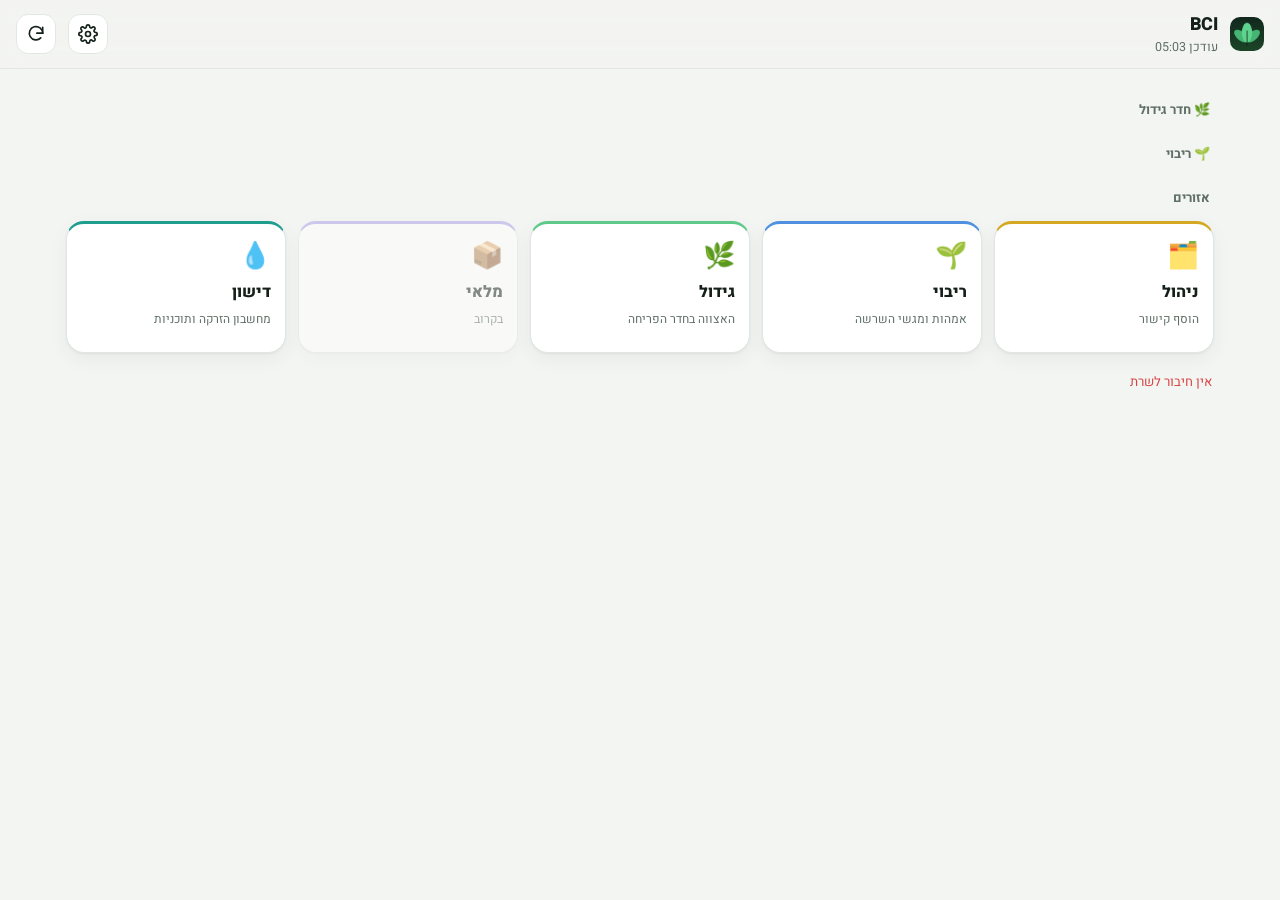
==== index.html @ b664eeeb "Update index.html" ====
<!doctype html>
<html lang="he" dir="rtl">
<head>
<meta charset="utf-8">
<meta name="viewport" content="width=device-width, initial-scale=1, viewport-fit=cover">
<meta name="theme-color" content="#0d0f12">
<title>BCI</title>
<link rel="manifest" href="manifest.webmanifest">
<link rel="icon" href="icon-192.png">
<link rel="apple-touch-icon" href="icon-192.png">
<link rel="preconnect" href="https://fonts.googleapis.com"><link rel="preconnect" href="https://fonts.gstatic.com" crossorigin>
<link href="https://fonts.googleapis.com/css2?family=Heebo:wght@400;500;600;700;800&display=swap" rel="stylesheet">
<link rel="stylesheet" href="style.css">
</head>
<body>
<header class="top">
  <img class="logo" src="icon-192.png" alt="">
  <div class="t"><h1>BCI</h1><div class="sub" id="sub">טוען…</div></div>
  <button class="icon-btn" id="settings" aria-label="קישורים"></button>
  <button class="icon-btn" id="refresh" aria-label="רענון"></button>
</header>

<main class="wrap">
  <!-- 1. what needs attention now -->
  <div class="alerts" id="alerts"></div>

  <!-- 2. live metrics -->
  <section class="grp"><h2>🌿 חדר גידול <span class="r" id="gSub"></span></h2><div class="tiles" id="gTiles"></div></section>
  <section class="grp"><h2>🌱 ריבוי <span class="r" id="pSub"></span></h2><div class="tiles" id="pTiles"></div></section>

  <!-- 3. where to go -->
  <section class="grp"><h2>אזורים</h2>
    <nav class="caro" id="caro">
      <a id="cMgmt" style="--c:#d4a820"><span class="ic">🗂️</span><b>ניהול</b><small id="cMgmtS">CannaFlow</small></a>
      <a href="prop.html" style="--c:#5090e0"><span class="ic">🌱</span><b>ריבוי</b><small id="cPropS">אמהות ומגשי השרשה</small></a>
      <a href="batch.html" style="--c:#5ec98a"><span class="ic">🌿</span><b>גידול</b><small id="cGrow">האצווה בחדר הפריחה</small></a>
      <a class="soon" style="--c:#a89be8"><span class="ic">📦</span><b>מלאי</b><small>בקרוב</small></a>
      <a href="fert.html" style="--c:#1f9e8f"><span class="ic">💧</span><b>דישון</b><small>מחשבון הזרקה ותוכניות</small></a>
    </nav>
  </section>
  <div class="msg" id="msg"></div>
</main>

<dialog id="dlg" style="border:1px solid var(--line);border-radius:18px;background:var(--card);color:var(--ink);max-width:520px;width:calc(100% - 32px)">
  <form method="dialog">
    <h3 style="margin-top:0">קישורים לאפליקציות</h3>
    <p class="muted small">הדבק את הקישורים שבהם אתה פותח את האפליקציות. הם נשמרים רק במכשיר הזה.</p>
    <style>#dlg input{width:100%;padding:10px;border-radius:10px;border:1px solid var(--line);background:var(--card2);color:var(--ink);margin-bottom:12px}</style>
    <label class="small">דף ניהול ריבוי (אדמין)<input id="uAdmin" dir="ltr"></label>
    <label class="small">אפליקציית העובד (סבב שקילה)<input id="uWorker" dir="ltr"></label>
    <label class="small">CannaFlow (ניהול)<input id="uMgmt" dir="ltr"></label>
    <div class="links"><button class="btn primary" value="save">שמור</button><button class="btn" value="cancel">ביטול</button></div>
  </form>
</dialog>

<script src="app.js"></script>
<script>
$('refresh').innerHTML = ICON.refresh; $('settings').innerHTML = ICON.gear;
const S = { grow: null, hub: null, photoAt: null };       // the last answers – the alerts are built from all of them together
const MIN = 60000, old = (t, m) => t == null || Date.now() - t > m * MIN;

function renderGrow(j) {
  S.grow = j;
  const c = j.cycle || {}, P = plantNow(j.points || [], c), d = cycleDay(c, Date.now()), a = P.airNow;
  S.P = P;
  $('gSub').textContent = (c.name || '') + (d ? (c.name ? ' · ' : '') + 'יום ' + d : '');
  const vs = a ? vpdState(a.vpd) : '', dbc = P.db >= P.lim ? 'bad' : P.db >= P.lim * .8 ? 'warn' : '';
  const eta = P.eta == null ? '—' : P.eta === 0 ? 'עכשיו' : P.eta < 48 ? hm(P.t + P.eta * 3600000) : '> יומיים';
  $('gTiles').innerHTML = [
    tile('VPD', a ? fmt(a.vpd, 2) : '—', 'kPa', a ? ago(a.t) : 'אין נתון', vs),
    tile('טמפ׳ · לחות', a ? fmt(a.temp, 1) + '°' : '—', a ? fmt(a.rh) + '%' : '', ''),
    tile('ייבוש', fmt(P.db, 1), '%', 'סף ' + P.lim + '%', dbc, '<div class="bar ' + dbc + '"><i style="width:' + Math.max(0, Math.min(100, (P.db || 0) / P.lim * 100)) + '%"></i></div>'),
    tile('השקיה הבאה', eta, '', P.w != null ? '<span class="num">' + fmt(P.w) + ' g</span>' : ''),
  ].join('');
  $('cGrow').textContent = (c.name || 'האצווה בחדר הפריחה') + (d ? ' · יום ' + d : '');
  alerts();
}
function renderProp(j) {
  S.hub = j;
  const p = j.prop || {}, cl = j.climate, r = p.round;
  const trays = (p.batches || []).reduce((s, b) => s + (b.trays || 0), 0);
  $('pSub').textContent = (p.batches || []).length + ' אצוות · ' + trays + ' מגשים';
  $('pTiles').innerHTML = [
    tile('VPD', cl ? fmt(cl.vpd, 2) : '—', 'kPa', cl ? ago(Date.parse(cl.at)) + (cl.source ? ' · ' + cl.source : '') : 'אין נתון', cl ? vpdState(cl.vpd) : ''),
    tile('טמפ׳ · לחות', cl ? fmt(cl.temp, 1) + '°' : '—', cl ? fmt(cl.rh) + '%' : '', ''),
    tile('נשקלו היום', r ? r.weighed : '—', r ? '/ ' + r.active : '', r && r.active ? (r.weighed >= r.active ? 'הסבב הושלם' : 'נשארו ' + (r.active - r.weighed)) : '', r && r.active && r.weighed >= r.active ? 'good' : ''),
    tile('צריכים השקיה', (p.water || []).length, '', 'מגשים מעל הסף', (p.water || []).length ? 'warn' : 'good'),
  ].join('');
  $('cPropS').textContent = (p.batches || []).length + ' אצוות · ' + trays + ' מגשים';
  links(); alerts();
}
async function renderPhoto(gp) {
  const all = []; Object.keys(gp.lists || {}).forEach((k) => (gp.lists[k] || []).forEach((x) => all.push(Date.parse(x.at))));
  (gp.latest || []).forEach((x) => x && x.at && all.push(Date.parse(x.at)));
  S.photoAt = all.length ? Math.max.apply(null, all) : null; S.photoKnown = true;
  alerts();
}

/* what needs attention, the most urgent first */
function alerts() {
  const A = [], P = S.P, h = S.hub;
  if (P) {
    if (P.db != null && P.db >= P.lim) A.push(['bad', '💧 חדר גידול: ייבוש ' + fmt(P.db, 1) + '% – הגיע הזמן להשקות', 'batch.html']);
    if (old(P.t, 30)) A.push(['bad', '⚖️ המשקל בחדר הגידול לא מדווח' + (P.t ? ' (' + ago(P.t) + ')' : ''), 'grow.html']);
    const a = P.airNow;
    if (!a || old(a.t, 30)) A.push(['', '🌡️ חיישן האוויר בחדר הגידול לא מדווח' + (a ? ' (' + ago(a.t) + ')' : ''), 'grow.html']);
    else if (vpdState(a.vpd) === 'bad') A.push(['', '🌡️ VPD בחדר הגידול מחוץ לטווח: ' + fmt(a.vpd, 2) + ' kPa', 'batch.html']);
  }
  if (S.photoKnown && old(S.photoAt, 120)) A.push(['', '📷 המצלמות לא מעלות תמונות' + (S.photoAt ? ' – אחרונה ' + ago(S.photoAt) : ''), 'photos.html']);
  if (h) {
    const w = (h.prop && h.prop.water || []).length, cl = h.climate;
    if (w) A.push(['', '🌱 ' + w + ' מגשים בריבוי צריכים השקיה', 'prop.html']);
    if (!cl || old(Date.parse(cl.at), 90)) A.push(['', '🌡️ אין נתוני אקלים עדכניים מהריבוי', '']);
    else if (vpdState(cl.vpd) === 'bad') A.push(['', '🌡️ VPD בריבוי מחוץ לטווח: ' + fmt(cl.vpd, 2) + ' kPa', '']);
  }
  A.sort((x, y) => (y[0] === 'bad') - (x[0] === 'bad'));
  $('alerts').innerHTML = A.length
    ? A.map((x) => '<a class="alert ' + x[0] + '"' + (x[2] ? ' href="' + esc(x[2]) + '"' : '') + '>' + esc(x[1]) + (x[2] ? '<span class="go">‹</span>' : '') + '</a>').join('')
    : '';
}

/* links kept in this phone */
function links() {
  const ua = store.get('adminUrl'), uw = store.get('workerUrl'), um = store.get('mgmtUrl');
  const set = (id, sid, url, txt) => { const el = $(id); if (url) { el.href = url; el.onclick = null; } else { el.removeAttribute('href'); el.onclick = openDlg; $(sid).textContent = 'הוסף קישור'; } };
  set('cMgmt', 'cMgmtS', um); if (um) $('cMgmtS').textContent = 'CannaFlow · משימות ותכנון';
}
function openDlg() { $('uAdmin').value = store.get('adminUrl') || ''; $('uWorker').value = store.get('workerUrl') || ''; $('uMgmt').value = store.get('mgmtUrl') || ''; $('dlg').showModal(); }
$('dlg').addEventListener('close', () => { if ($('dlg').returnValue === 'save') { store.set('adminUrl', $('uAdmin').value.trim()); store.set('workerUrl', $('uWorker').value.trim()); store.set('mgmtUrl', $('uMgmt').value.trim()); links(); alerts(); } });
$('settings').onclick = openDlg;

async function loadAll() {
  $('refresh').classList.add('spin'); $('msg').textContent = ''; $('msg').className = 'msg';
  const err = (e, had) => { $('msg').textContent = (had ? 'מוצגים הנתונים האחרונים שנשמרו · ' : '') + e.message; $('msg').className = 'msg err'; };
  await Promise.all([
    cached('grow3', 'action=grow&days=3', renderGrow, err),
    cached('hub', 'action=hub', renderProp, err),
    cached('growphotos', 'action=growphotos&days=7', renderPhoto, err),
  ]);
  $('sub').textContent = 'עודכן ' + hm(Date.now());
  $('refresh').classList.remove('spin');
}
links();
$('refresh').onclick = loadAll;
loadAll();
setInterval(() => { if (!document.hidden) loadAll(); }, 5 * 60000);
</script>
</body>
</html>
---- style.css ----
/* BCI – dashboard + grow room. Dark by default (easy on the eyes in the room), light when the phone is in light mode. */
:root {
  --bg: #0d0f12; --bg2: #11141a; --card: #141820; --card2: #1c2230; --line: #232d40;
  --ink: #e8edf5; --muted: #7a90b0; --faint: #4a5a72;
  --green: #5ec98a; --green-d: #2e8b57; --blue: #5090e0; --amber: #d4a820; --red: #e05555; --violet: #a89be8;
  --accent: #5090e0; --accent-d: #3a74c4;
  --night: rgba(120, 140, 170, .08); --grid: rgba(255, 255, 255, .06);
  --radius: 18px; --shadow: 0 1px 0 rgba(255, 255, 255, .03) inset, 0 8px 24px rgba(0, 0, 0, .25);
}
@media (prefers-color-scheme: light) {
  :root:not([data-theme="dark"]) {
    --bg: #f3f5f2; --bg2: #eaeeea; --card: #ffffff; --card2: #f6f8f6; --line: #e1e7e2;
    --ink: #142019; --muted: #5f6f66; --faint: #9aa8a0;
    --green: #1f9d57; --green-d: #157a43; --blue: #2b6fd6; --accent: #2b6fd6; --accent-d: #1f5bb8; --amber: #d98612; --red: #d64545; --violet: #7a52d1;
    --night: rgba(60, 80, 120, .07); --grid: rgba(0, 0, 0, .06);
    --shadow: 0 1px 2px rgba(0, 0, 0, .05), 0 6px 20px rgba(0, 0, 0, .05);
  }
}
* { box-sizing: border-box; -webkit-tap-highlight-color: transparent; }
html, body { margin: 0; background: var(--bg); color: var(--ink); }
body { font-family: 'Heebo', system-ui, -apple-system, 'Segoe UI', Arial, sans-serif; font-size: 15px; line-height: 1.45; min-height: 100vh; padding-bottom: env(safe-area-inset-bottom); }
a { color: inherit; text-decoration: none; }
button { font: inherit; color: inherit; cursor: pointer; border: 0; background: none; }
.num, .ltr { direction: ltr; unicode-bidi: isolate; font-variant-numeric: tabular-nums; }

/* top bar */
.top { position: sticky; top: 0; z-index: 10; display: flex; align-items: center; gap: 12px; padding: calc(12px + env(safe-area-inset-top)) 16px 12px;
  background: color-mix(in srgb, var(--bg) 82%, transparent); backdrop-filter: blur(14px); -webkit-backdrop-filter: blur(14px); border-bottom: 1px solid var(--line); }
.top .logo { width: 34px; height: 34px; border-radius: 10px; flex: none; }
.top .t { flex: 1; min-width: 0; }
.top h1 { margin: 0; font-size: 18px; font-weight: 800; letter-spacing: -.01em; white-space: nowrap; overflow: hidden; text-overflow: ellipsis; }
.top .sub { font-size: 12.5px; color: var(--muted); }
.icon-btn { width: 40px; height: 40px; border-radius: 12px; display: grid; place-items: center; background: var(--card); border: 1px solid var(--line); flex: none; }
.icon-btn svg { width: 20px; height: 20px; }
.icon-btn.spin svg { animation: spin 1s linear infinite; }
@keyframes spin { to { transform: rotate(360deg); } }

.wrap { max-width: 1180px; margin: 0 auto; padding: 16px; }
.grid { display: grid; gap: 14px; grid-template-columns: minmax(0, 1fr); }
html, body { overflow-x: hidden; }
@media (min-width: 900px) { .two { grid-template-columns: minmax(0, 1.15fr) minmax(0, 1fr); align-items: start; } }

/* cards + tiles */
.card { background: var(--card); border: 1px solid var(--line); border-radius: var(--radius); box-shadow: var(--shadow); padding: 16px; }
.card h2 { margin: 0 0 12px; font-size: 15px; font-weight: 700; color: var(--muted); display: flex; align-items: center; gap: 8px; flex-wrap: wrap; }
.card h2 .r { margin-inline-start: auto; font-weight: 500; font-size: 12.5px; }
.tiles { display: grid; grid-template-columns: repeat(auto-fill, minmax(140px, 1fr)); gap: 10px; }
.tile { background: var(--card2); border: 1px solid var(--line); border-radius: 14px; padding: 12px 13px 11px; min-height: 92px; display: flex; flex-direction: column; position: relative; overflow: hidden; }
.tile .l { font-size: 12.5px; color: var(--muted); font-weight: 600; display: flex; align-items: center; gap: 6px; }
.tile .v { font-size: 28px; font-weight: 800; letter-spacing: -.02em; line-height: 1.1; margin-top: 6px; direction: ltr; text-align: start; unicode-bidi: plaintext; }
.tile .v small { font-size: 14px; font-weight: 600; color: var(--muted); margin-inline-start: 3px; }
.tile .s { font-size: 12px; color: var(--muted); margin-top: auto; padding-top: 4px; unicode-bidi: plaintext; }
.tile.big { grid-column: span 2; }
.tile.good .v { color: var(--green); } .tile.warn .v { color: var(--amber); } .tile.bad .v { color: var(--red); }
.dot { width: 8px; height: 8px; border-radius: 50%; background: var(--faint); display: inline-block; }
.dot.good { background: var(--green); } .dot.warn { background: var(--amber); } .dot.bad { background: var(--red); }
.bar { height: 6px; border-radius: 6px; background: var(--line); overflow: hidden; margin-top: 8px; }
.bar i { display: block; height: 100%; border-radius: 6px; background: var(--green); transition: width .4s; }
.bar.warn i { background: var(--amber); } .bar.bad i { background: var(--red); }

/* photo */
.photo { position: relative; border-radius: var(--radius); overflow: hidden; background: #000; border: 1px solid var(--line); min-height: 160px; display: grid; place-items: center; }
.photo img { width: 100%; display: block; max-height: 72vh; object-fit: contain; cursor: zoom-in; }
.photo .cap { position: absolute; inset-inline: 0; bottom: 0; padding: 22px 12px 10px; background: linear-gradient(transparent, rgba(0, 0, 0, .7)); color: #fff; font-size: 13px; display: flex; gap: 8px; align-items: center; }
.photo .cap .r { margin-inline-start: auto; opacity: .8; }
.photo .empty { color: var(--muted); padding: 40px; }
.strip { display: flex; gap: 8px; overflow-x: auto; padding: 10px 0 2px; scrollbar-width: none; }
.strip::-webkit-scrollbar { display: none; }
.strip button { flex: none; width: 92px; display: flex; flex-direction: column; gap: 4px; font-size: 11.5px; color: var(--muted); }
.strip button span.ph { width: 92px; height: 70px; border-radius: 10px; background: var(--card2) center/cover no-repeat; border: 2px solid transparent; }
.strip button.on span.ph { border-color: var(--green); }

/* segmented + charts */
.seg { display: inline-flex; background: var(--card2); border: 1px solid var(--line); border-radius: 12px; padding: 3px; gap: 2px; }
.seg button { white-space: nowrap; padding: 6px 11px; border-radius: 9px; font-size: 13px; font-weight: 600; color: var(--muted); }
.seg button.on { background: var(--card); color: var(--accent); box-shadow: 0 1px 3px rgba(0, 0, 0, .2); }
.chart { position: relative; width: 100%; }
.chart svg { display: block; width: 100%; overflow: visible; }
.chart text { fill: var(--muted); font-size: 11px; font-family: inherit; }
.tip { position: absolute; top: 6px; pointer-events: none; background: var(--card); border: 1px solid var(--line); border-radius: 10px; padding: 7px 10px; font-size: 12.5px; box-shadow: var(--shadow); min-width: 140px; z-index: 2; unicode-bidi: plaintext; }
.legend { display: flex; flex-wrap: wrap; gap: 6px 14px; font-size: 12px; color: var(--muted); margin: 2px 0 8px; }
.legend i { display: inline-block; width: 14px; height: 3px; border-radius: 2px; vertical-align: middle; margin-inline-end: 5px; }
.legend i.dash { background: none !important; border-top: 2px dashed currentColor; height: 0; }

table { width: 100%; border-collapse: collapse; font-size: 13.5px; }
th, td { padding: 8px 6px; text-align: start; border-bottom: 1px solid var(--line); white-space: nowrap; }
th { font-size: 12px; color: var(--muted); font-weight: 600; }
td.n, th.n { text-align: end; direction: ltr; }
.scroll { overflow-x: auto; }

/* hub */
.room { display: block; padding: 0; overflow: hidden; transition: transform .15s; }
.room:active { transform: scale(.99); }
.room .head { display: flex; align-items: center; gap: 12px; padding: 16px 16px 4px; }
.room .head .ic { width: 44px; height: 44px; border-radius: 13px; display: grid; place-items: center; font-size: 22px; background: var(--card2); border: 1px solid var(--line); }
.room .head h3 { margin: 0; font-size: 19px; font-weight: 800; }
.room .head .sub { font-size: 12.5px; color: var(--muted); }
.room .head .go { margin-inline-start: auto; color: var(--muted); font-size: 22px; }
.room .body { padding: 12px 16px 16px; }
.room .thumb { height: 170px; background: #000 center/cover no-repeat; border-top: 1px solid var(--line); }
.list { display: flex; flex-direction: column; gap: 6px; margin-top: 10px; }
.list .it { display: flex; gap: 8px; align-items: center; font-size: 13.5px; background: var(--card2); border: 1px solid var(--line); border-radius: 11px; padding: 8px 10px; }
.list .it .r { margin-inline-start: auto; color: var(--muted); }
.links { display: flex; flex-wrap: wrap; gap: 8px; margin-top: 12px; }
.btn { display: inline-flex; align-items: center; gap: 6px; padding: 9px 14px; border-radius: 12px; background: var(--card2); border: 1px solid var(--line); font-weight: 600; font-size: 13.5px; }
.btn.primary { background: var(--accent-d); border-color: var(--accent-d); color: #fff; }
.muted { color: var(--muted); } .small { font-size: 12.5px; }
.msg { font-size: 13px; color: var(--muted); padding: 6px 2px; } .msg.err { color: var(--red); }
.skel { background: linear-gradient(90deg, var(--card2), var(--line), var(--card2)); background-size: 200% 100%; animation: sk 1.2s infinite; border-radius: 8px; color: transparent !important; }
@keyframes sk { to { background-position: -200% 0; } }

/* full-screen photo */
.lightbox { position: fixed; inset: 0; z-index: 50; background: rgba(0, 0, 0, .94); display: none; place-items: center; }
.lightbox.on { display: grid; }
.lightbox img { max-width: 100vw; max-height: 100vh; object-fit: contain; }
.lightbox .x { position: absolute; top: calc(12px + env(safe-area-inset-top)); inset-inline-end: 12px; width: 44px; height: 44px; border-radius: 22px; background: rgba(255, 255, 255, .15); color: #fff; font-size: 22px; }
.lightbox .cap { position: absolute; bottom: calc(14px + env(safe-area-inset-bottom)); color: #ddd; font-size: 13px; }
.foot { text-align: center; color: var(--faint); font-size: 12px; padding: 18px 0 28px; }

/* forms (photos page) */
.form { display: flex; flex-wrap: wrap; gap: 10px; align-items: flex-end; }
.form label { display: flex; flex-direction: column; gap: 4px; font-size: 12.5px; color: var(--muted); font-weight: 600; }
.form input, .form select { font: inherit; font-size: 14px; color: var(--ink); background: var(--card2); border: 1px solid var(--line); border-radius: 10px; padding: 8px 10px; min-width: 0; }
.form input[type="number"] { width: 70px; }
.row-nav { display: flex; align-items: center; gap: 10px; margin-top: 10px; }
.row-nav .muted { flex: 1; text-align: center; }
.btn:disabled { opacity: .5; }
[hidden] { display: none !important; }

/* dashboard navigation */
.nav { display: grid; grid-template-columns: repeat(auto-fill, minmax(150px, 1fr)); gap: 10px; }
.nav a { display: flex; align-items: center; gap: 10px; padding: 14px; border-radius: 14px; background: var(--card); border: 1px solid var(--line); box-shadow: var(--shadow); font-weight: 700; font-size: 14.5px; }
.nav a .ic { width: 38px; height: 38px; border-radius: 11px; display: grid; place-items: center; font-size: 19px; background: var(--card2); border: 1px solid var(--line); flex: none; }
.nav a small { display: block; font-weight: 500; font-size: 12px; color: var(--muted); }
.nav a.off { display: none; }

/* dashboard: alerts, metric groups, area carousel */
.alerts { display: flex; flex-direction: column; gap: 7px; }
.alert { display: flex; align-items: center; gap: 10px; padding: 11px 13px; border-radius: 13px; font-size: 14px; font-weight: 600; background: var(--card); border: 1px solid var(--line); border-inline-start: 4px solid var(--amber); }
.alert.bad { border-inline-start-color: var(--red); } .alert.ok { border-inline-start-color: var(--green); color: var(--muted); font-weight: 500; }
.alert .go { margin-inline-start: auto; color: var(--muted); font-size: 18px; }
.grp { margin-top: 16px; } .grp > h2 { margin: 0 4px 9px; font-size: 13px; font-weight: 700; color: var(--muted); display: flex; gap: 8px; align-items: center; }
.grp > h2 .r { margin-inline-start: auto; font-weight: 500; font-size: 12px; }
.grp .tiles { grid-template-columns: repeat(2, minmax(0, 1fr)); } @media (min-width: 700px) { .grp .tiles { grid-template-columns: repeat(4, minmax(0, 1fr)); } }
.tile { min-height: 84px; } .tile .v { font-size: 25px; }
.caro { display: flex; gap: 12px; overflow-x: auto; scroll-snap-type: x mandatory; padding: 4px 16px 14px; margin: 0 -16px; scrollbar-width: none; }
.caro::-webkit-scrollbar { display: none; }
.caro a { flex: 0 0 150px; scroll-snap-align: start; display: flex; flex-direction: column; gap: 6px; padding: 14px; min-height: 132px; border-radius: 18px; background: var(--card); border: 1px solid var(--line); box-shadow: var(--shadow); border-top: 3px solid var(--c, var(--accent)); position: relative; overflow: hidden; }
.caro a .ic { font-size: 26px; } .caro a b { font-size: 16px; font-weight: 800; } .caro a small { font-size: 12px; color: var(--muted); line-height: 1.35; }
.caro a.soon { opacity: .5; } .caro a:active { transform: scale(.98); }
@media (min-width: 900px) { .caro { flex-wrap: wrap; overflow: visible; margin: 0; padding: 4px 0 14px; } .caro a { flex: 1 1 160px; } }
/* batch */
.phases { display: flex; gap: 4px; margin: 4px 0 2px; } .phases div { flex: 1; text-align: center; font-size: 11px; color: var(--faint); font-weight: 600; }
.phases div i { display: block; height: 6px; border-radius: 4px; background: var(--card2); margin-bottom: 5px; }
.phases div.done i { background: var(--green-d); } .phases div.on i { background: var(--green); box-shadow: 0 0 8px color-mix(in srgb, var(--green) 50%, transparent); } .phases div.on { color: var(--green); font-weight: 800; }
.chips { display: flex; flex-wrap: wrap; gap: 6px; } .chip { font-size: 12.5px; font-weight: 700; background: var(--card2); border: 1px solid var(--line); border-radius: 9px; padding: 5px 9px; direction: ltr; } .chip span { color: var(--muted); font-weight: 600; margin-inline-end: 4px; }
.photo .ov { position: absolute; inset-inline: 0; bottom: 0; display: flex; flex-wrap: wrap; gap: 6px; padding: 26px 10px 10px; background: linear-gradient(transparent, rgba(5, 8, 12, .85)); }
.photo .ov .chip { background: rgba(13, 15, 18, .65); color: #fff; border-color: rgba(120, 150, 210, .25); }
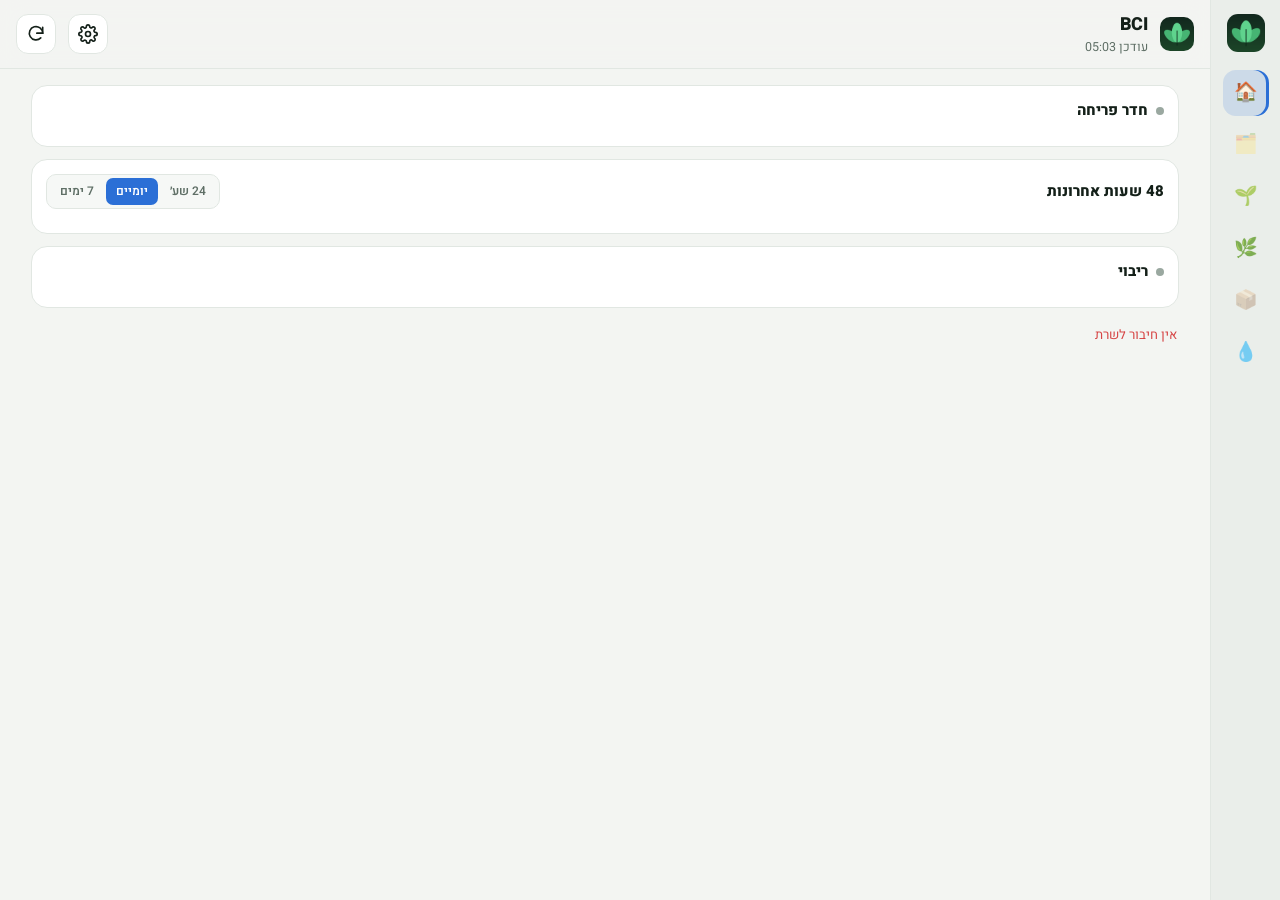
==== commit 1e8ccb67: "Update index.html" ====
--- a/index.html
+++ b/index.html
@@ -21,21 +21,32 @@
 </header>
 
 <main class="wrap">
-  <!-- 1. what needs attention now -->
-  <div class="alerts" id="alerts"></div>
+  <div id="alerts"></div>
 
-  <!-- 2. live metrics -->
-  <section class="grp"><h2>🌿 חדר גידול <span class="r" id="gSub"></span></h2><div class="tiles" id="gTiles"></div></section>
-  <section class="grp"><h2>🌱 ריבוי <span class="r" id="pSub"></span></h2><div class="tiles" id="pTiles"></div></section>
+  <!-- grow room: the metrics now with their trend -->
+  <a class="room" href="batch.html">
+    <div class="rt"><span class="dot" id="gDot"></span><b>חדר פריחה</b><span id="gSub"></span><span class="fl"></span><span class="pill" id="gPill" hidden></span></div>
+    <div class="kp" id="gTiles"></div>
+  </a>
+  <!-- one chart of everything -->
+  <div class="room">
+    <div class="rt"><b id="cTitle">48 שעות אחרונות</b><span class="fl"></span><span class="seg rng" id="rng"></span></div>
+    <div id="lg"></div>
+    <div class="chart" id="big"></div>
+  </div>
+  <!-- propagation -->
+  <a class="room" href="prop.html">
+    <div class="rt"><span class="dot" id="pDot"></span><b>ריבוי</b><span id="pSub"></span></div>
+    <div class="kp" id="pTiles"></div>
+  </a>
 
-  <!-- 3. where to go -->
-  <section class="grp"><h2>אזורים</h2>
+  <section class="grp only-m"><h2>אזורים</h2>
     <nav class="caro" id="caro">
-      <a id="cMgmt" style="--c:#d4a820"><span class="ic">🗂️</span><b>ניהול</b><small id="cMgmtS">CannaFlow</small></a>
-      <a href="prop.html" style="--c:#5090e0"><span class="ic">🌱</span><b>ריבוי</b><small id="cPropS">אמהות ומגשי השרשה</small></a>
-      <a href="batch.html" style="--c:#5ec98a"><span class="ic">🌿</span><b>גידול</b><small id="cGrow">האצווה בחדר הפריחה</small></a>
-      <a class="soon" style="--c:#a89be8"><span class="ic">📦</span><b>מלאי</b><small>בקרוב</small></a>
-      <a href="fert.html" style="--c:#1f9e8f"><span class="ic">💧</span><b>דישון</b><small>מחשבון הזרקה ותוכניות</small></a>
+      <a id="cMgmt" style="--c:#f5b942"><span class="ic">🗂️</span><b>ניהול</b><small id="cMgmtS">CannaFlow</small></a>
+      <a href="prop.html" style="--c:#3b8cff"><span class="ic">🌱</span><b>ריבוי</b><small id="cPropS">אמהות ומגשים</small></a>
+      <a href="batch.html" style="--c:#3ddc97"><span class="ic">🌿</span><b>גידול</b><small id="cGrow">האצווה בפריחה</small></a>
+      <a class="soon" style="--c:#9d8cff"><span class="ic">📦</span><b>מלאי</b><small>בקרוב</small></a>
+      <a href="fert.html" style="--c:#22c3e6"><span class="ic">💧</span><b>דישון</b><small>מחשבון ותוכניות</small></a>
     </nav>
   </section>
   <div class="msg" id="msg"></div>
@@ -56,37 +67,49 @@
 <script src="app.js"></script>
 <script>
 $('refresh').innerHTML = ICON.refresh; $('settings').innerHTML = ICON.gear;
-const S = { grow: null, hub: null, photoAt: null };       // the last answers – the alerts are built from all of them together
+const S = { grow: null, hub: null, clim: null, photoAt: null };       // the last answers – the alerts are built from all of them together
 const MIN = 60000, old = (t, m) => t == null || Date.now() - t > m * MIN;
+const getRange = rangeSeg($('rng'), [[24, '24 שע׳'], [48, 'יומיים'], [168, '7 ימים']], () => loadAll());
 
 function renderGrow(j) {
   S.grow = j;
-  const c = j.cycle || {}, P = plantNow(j.points || [], c), d = cycleDay(c, Date.now()), a = P.airNow;
+  const c = j.cycle || {}, P = plantNow(j.points || [], c), a = P.airNow, po = phaseOf(c), ph = po && po.ph, h = getRange(), t1 = Date.now(), t0 = t1 - h * 3600000;
   S.P = P;
-  $('gSub').textContent = (c.name || '') + (d ? (c.name ? ' · ' : '') + 'יום ' + d : '');
-  const vs = a ? vpdState(a.vpd) : '', dbc = P.db >= P.lim ? 'bad' : P.db >= P.lim * .8 ? 'warn' : '';
-  const eta = P.eta == null ? '—' : P.eta === 0 ? 'עכשיו' : P.eta < 48 ? hm(P.t + P.eta * 3600000) : '> יומיים';
+  const fresh = a && !old(a.t, 30), air = P.air.filter((p) => p.t >= t0), wp = P.A.pts.filter((p) => p.t >= t0);
+  $('gSub').textContent = [c.name, po ? 'יום ' + po.day : ''].filter(Boolean).join(' · ');
+  $('gPill').hidden = !ph; if (ph) $('gPill').textContent = ph.en;
+  const dbT = ph ? ph.db : [P.lim * .8, P.lim], dbs = P.db == null ? 'off' : P.db > dbT[1] ? 'bad' : '';
+  const st = [fresh && ph ? band(a.vpd, ph.vpd, .15) : fresh ? ({ bad: 'bad', warn: 'warn' }[vpdState(a.vpd)] || '') : 'off', fresh && ph ? band(a.temp, ph.temp, 1.5) : fresh ? '' : 'off', fresh && ph ? band(a.rh, ph.rh, 5) : fresh ? '' : 'off', dbs];
+  $('gDot').style.background = st.indexOf('bad') >= 0 ? 'var(--red)' : st.indexOf('warn') >= 0 || !fresh ? 'var(--amber)' : 'var(--green)';
+  const eta = P.eta == null ? '' : P.eta === 0 ? 'להשקות עכשיו' : P.eta < 48 ? 'השקיה ~' + hm(P.t + P.eta * 3600000) : '';
   $('gTiles').innerHTML = [
-    tile('VPD', a ? fmt(a.vpd, 2) : '—', 'kPa', a ? ago(a.t) : 'אין נתון', vs),
-    tile('טמפ׳ · לחות', a ? fmt(a.temp, 1) + '°' : '—', a ? fmt(a.rh) + '%' : '', ''),
-    tile('ייבוש', fmt(P.db, 1), '%', 'סף ' + P.lim + '%', dbc, '<div class="bar ' + dbc + '"><i style="width:' + Math.max(0, Math.min(100, (P.db || 0) / P.lim * 100)) + '%"></i></div>'),
-    tile('השקיה הבאה', eta, '', P.w != null ? '<span class="num">' + fmt(P.w) + ' g</span>' : ''),
+    ktile('VPD', COL.vpd, fresh ? fmt(a.vpd, 2) : '—', 'kPa', ph ? ph.vpd[0] + '–' + ph.vpd[1] : '', air.map((p) => p.vpd), st[0], fresh ? '' : 'לא מדווח' + (a ? ' · ' + ago(a.t) : '')),
+    ktile('טמפ׳', COL.temp, fresh ? fmt(a.temp, 1) : '—', '°C', ph ? ph.temp[0] + '–' + ph.temp[1] : '', air.map((p) => p.temp), st[1]),
+    ktile('לחות', COL.rh, fresh ? fmt(a.rh) : '—', '%', ph ? ph.rh[0] + '–' + ph.rh[1] : '', air.map((p) => p.rh), st[2]),
+    ktile('ייבוש', COL.w, P.db != null ? fmt(P.db, 1) : '—', '%', dbT[0] + '–' + dbT[1], wp.map((p) => p.db), dbs, eta),
   ].join('');
-  $('cGrow').textContent = (c.name || 'האצווה בחדר הפריחה') + (d ? ' · יום ' + d : '');
+  $('cTitle').textContent = h === 24 ? '24 שעות אחרונות' : h === 48 ? '48 שעות אחרונות' : '7 ימים אחרונים';
+  $('lg').innerHTML = legend(fresh ? a : null, P.w);
+  multiChart($('big'), { t0, t1, air: P.air, wpts: P.A.pts, ev: P.A.ev, band: ph ? ph.vpd : [0.8, 1.5], height: window.innerWidth >= 900 ? 280 : 190 });
+  $('cGrow').textContent = [c.name || 'האצווה בפריחה', po ? 'יום ' + po.day : ''].filter(Boolean).join(' · ');
   alerts();
 }
 function renderProp(j) {
-  S.hub = j;
-  const p = j.prop || {}, cl = j.climate, r = p.round;
-  const trays = (p.batches || []).reduce((s, b) => s + (b.trays || 0), 0);
-  $('pSub').textContent = (p.batches || []).length + ' אצוות · ' + trays + ' מגשים';
+  if (j.prop) S.hub = j; else S.clim = j;
+  const hub = S.hub; if (!hub) return;
+  const p = hub.prop || {}, cl = hub.climate, r = p.round, W = (p.water || []).length;
+  const trays = (p.batches || []).reduce((s, b) => s + (b.trays || 0), 0), t0 = Date.now() - 48 * 3600000;
+  const cp = ((S.clim && S.clim.points) || []).filter((x) => Date.parse(x.at) >= t0), fresh = cl && !old(Date.parse(cl.at), 90);
+  $('pSub').textContent = (p.batches || []).length + ' אצוות · ' + trays + ' מגשים' + (cl && cl.source ? ' · ' + cl.source : '');
+  const vs = fresh ? ({ bad: 'bad', warn: 'warn' }[vpdState(cl.vpd)] || '') : 'off';
+  $('pDot').style.background = vs === 'bad' ? 'var(--red)' : vs || W ? 'var(--amber)' : 'var(--green)';
   $('pTiles').innerHTML = [
-    tile('VPD', cl ? fmt(cl.vpd, 2) : '—', 'kPa', cl ? ago(Date.parse(cl.at)) + (cl.source ? ' · ' + cl.source : '') : 'אין נתון', cl ? vpdState(cl.vpd) : ''),
-    tile('טמפ׳ · לחות', cl ? fmt(cl.temp, 1) + '°' : '—', cl ? fmt(cl.rh) + '%' : '', ''),
-    tile('נשקלו היום', r ? r.weighed : '—', r ? '/ ' + r.active : '', r && r.active ? (r.weighed >= r.active ? 'הסבב הושלם' : 'נשארו ' + (r.active - r.weighed)) : '', r && r.active && r.weighed >= r.active ? 'good' : ''),
-    tile('צריכים השקיה', (p.water || []).length, '', 'מגשים מעל הסף', (p.water || []).length ? 'warn' : 'good'),
+    ktile('VPD', COL.vpd, fresh ? fmt(cl.vpd, 2) : '—', 'kPa', '0.8–1.5', cp.map((x) => x.vpd), vs, cl ? ago(Date.parse(cl.at)) : 'אין נתון'),
+    ktile('טמפ׳ · לחות', COL.temp, fresh ? fmt(cl.temp, 1) + '°' : '—', fresh ? '· ' + fmt(cl.rh) + '%' : '', '', cp.map((x) => x.temp), fresh ? '' : 'off'),
+    ktile('נשקלו היום', COL.irr, r ? r.weighed : '—', r ? '/ ' + r.active : '', '', null, '', r && r.active ? (r.weighed >= r.active ? 'הסבב הושלם' : 'נשארו ' + (r.active - r.weighed)) : ''),
+    ktile('צריכים השקיה', COL.w, W, '', '', null, W ? 'warn' : '', 'מגשים מעל הסף'),
   ].join('');
-  $('cPropS').textContent = (p.batches || []).length + ' אצוות · ' + trays + ' מגשים';
+  $('cPropS').textContent = trays + ' מגשים' + (W ? ' · ' + W + ' להשקות' : '');
   links(); alerts();
 }
 async function renderPhoto(gp) {
@@ -96,27 +119,23 @@
   alerts();
 }
 
-/* what needs attention, the most urgent first */
+/* what needs attention, the most urgent first (shown only when there is something) */
 function alerts() {
   const A = [], P = S.P, h = S.hub;
   if (P) {
-    if (P.db != null && P.db >= P.lim) A.push(['bad', '💧 חדר גידול: ייבוש ' + fmt(P.db, 1) + '% – הגיע הזמן להשקות', 'batch.html']);
-    if (old(P.t, 30)) A.push(['bad', '⚖️ המשקל בחדר הגידול לא מדווח' + (P.t ? ' (' + ago(P.t) + ')' : ''), 'grow.html']);
+    if (P.db != null && P.db >= P.lim) A.push(['bad', '💧 חדר פריחה: ייבוש ' + fmt(P.db, 1) + '% – להשקות', 'batch.html']);
+    if (old(P.t, 30)) A.push(['bad', '⚖️ המשקל בחדר הפריחה לא מדווח' + (P.t ? ' · ' + ago(P.t) : ''), 'grow.html']);
     const a = P.airNow;
-    if (!a || old(a.t, 30)) A.push(['', '🌡️ חיישן האוויר בחדר הגידול לא מדווח' + (a ? ' (' + ago(a.t) + ')' : ''), 'grow.html']);
-    else if (vpdState(a.vpd) === 'bad') A.push(['', '🌡️ VPD בחדר הגידול מחוץ לטווח: ' + fmt(a.vpd, 2) + ' kPa', 'batch.html']);
+    if (!a || old(a.t, 30)) A.push(['', '🌡️ חיישן האוויר בחדר הפריחה לא מדווח' + (a ? ' · ' + ago(a.t) : ''), 'grow.html']);
   }
-  if (S.photoKnown && old(S.photoAt, 120)) A.push(['', '📷 המצלמות לא מעלות תמונות' + (S.photoAt ? ' – אחרונה ' + ago(S.photoAt) : ''), 'photos.html']);
+  if (S.photoKnown && old(S.photoAt, 120)) A.push(['', '📷 המצלמות לא מעלות תמונות' + (S.photoAt ? ' · ' + ago(S.photoAt) : ''), 'photos.html']);
   if (h) {
     const w = (h.prop && h.prop.water || []).length, cl = h.climate;
     if (w) A.push(['', '🌱 ' + w + ' מגשים בריבוי צריכים השקיה', 'prop.html']);
-    if (!cl || old(Date.parse(cl.at), 90)) A.push(['', '🌡️ אין נתוני אקלים עדכניים מהריבוי', '']);
-    else if (vpdState(cl.vpd) === 'bad') A.push(['', '🌡️ VPD בריבוי מחוץ לטווח: ' + fmt(cl.vpd, 2) + ' kPa', '']);
+    if (!cl || old(Date.parse(cl.at), 90)) A.push(['', '🌡️ אין נתוני אקלים עדכניים מהריבוי', 'prop.html']);
   }
   A.sort((x, y) => (y[0] === 'bad') - (x[0] === 'bad'));
-  $('alerts').innerHTML = A.length
-    ? A.map((x) => '<a class="alert ' + x[0] + '"' + (x[2] ? ' href="' + esc(x[2]) + '"' : '') + '>' + esc(x[1]) + (x[2] ? '<span class="go">‹</span>' : '') + '</a>').join('')
-    : '';
+  $('alerts').innerHTML = A.map((x) => '<a class="al ' + x[0] + '" href="' + esc(x[2]) + '">' + esc(x[1]) + '<span class="go">‹</span></a>').join('');
 }
 
 /* links kept in this phone */
@@ -133,8 +152,9 @@
   $('refresh').classList.add('spin'); $('msg').textContent = ''; $('msg').className = 'msg';
   const err = (e, had) => { $('msg').textContent = (had ? 'מוצגים הנתונים האחרונים שנשמרו · ' : '') + e.message; $('msg').className = 'msg err'; };
   await Promise.all([
-    cached('grow3', 'action=grow&days=3', renderGrow, err),
+    getRange() > 48 ? cached('grow7', 'action=grow&days=7', renderGrow, err) : cached('grow3', 'action=grow&days=3', renderGrow, err),
     cached('hub', 'action=hub', renderProp, err),
+    cached('clim3', 'action=climate&days=3', renderProp, () => {}),
     cached('growphotos', 'action=growphotos&days=7', renderPhoto, err),
   ]);
   $('sub').textContent = 'עודכן ' + hm(Date.now());
@@ -143,6 +163,7 @@
 links();
 $('refresh').onclick = loadAll;
 loadAll();
+let rz; window.addEventListener('resize', () => { clearTimeout(rz); rz = setTimeout(() => { if (S.grow) renderGrow(S.grow); }, 200); });
 setInterval(() => { if (!document.hidden) loadAll(); }, 5 * 60000);
 </script>
 </body>
--- a/style.css
+++ b/style.css
@@ -1,17 +1,17 @@
 /* BCI – dashboard + grow room. Dark by default (easy on the eyes in the room), light when the phone is in light mode. */
 :root {
-  --bg: #0d0f12; --bg2: #11141a; --card: #141820; --card2: #1c2230; --line: #232d40;
-  --ink: #e8edf5; --muted: #7a90b0; --faint: #4a5a72;
-  --green: #5ec98a; --green-d: #2e8b57; --blue: #5090e0; --amber: #d4a820; --red: #e05555; --violet: #a89be8;
-  --accent: #5090e0; --accent-d: #3a74c4;
-  --night: rgba(120, 140, 170, .08); --grid: rgba(255, 255, 255, .06);
-  --radius: 18px; --shadow: 0 1px 0 rgba(255, 255, 255, .03) inset, 0 8px 24px rgba(0, 0, 0, .25);
+  --bg: #0a101c; --bg2: #0c1424; --card: #111a2c; --card2: #16213a; --line: #1f2c47;
+  --ink: #e6edf8; --muted: #7f93b5; --faint: #4b5d80;
+  --green: #3ddc97; --green-d: #1f9e68; --blue: #3b8cff; --amber: #f5b942; --red: #ff5d6c; --violet: #9d8cff; --cyan: #22c3e6;
+  --accent: #3b8cff; --accent-d: #2f77e0;
+  --night: rgba(120, 150, 210, .07); --grid: #1a2740;
+  --radius: 16px; --shadow: none;
 }
 @media (prefers-color-scheme: light) {
   :root:not([data-theme="dark"]) {
     --bg: #f3f5f2; --bg2: #eaeeea; --card: #ffffff; --card2: #f6f8f6; --line: #e1e7e2;
     --ink: #142019; --muted: #5f6f66; --faint: #9aa8a0;
-    --green: #1f9d57; --green-d: #157a43; --blue: #2b6fd6; --accent: #2b6fd6; --accent-d: #1f5bb8; --amber: #d98612; --red: #d64545; --violet: #7a52d1;
+    --green: #1f9d57; --green-d: #157a43; --blue: #2b6fd6; --accent: #2b6fd6; --accent-d: #1f5bb8; --cyan: #0e9fbf; --amber: #d98612; --red: #d64545; --violet: #7a52d1;
     --night: rgba(60, 80, 120, .07); --grid: rgba(0, 0, 0, .06);
     --shadow: 0 1px 2px rgba(0, 0, 0, .05), 0 6px 20px rgba(0, 0, 0, .05);
   }
@@ -156,3 +156,36 @@
 .chips { display: flex; flex-wrap: wrap; gap: 6px; } .chip { font-size: 12.5px; font-weight: 700; background: var(--card2); border: 1px solid var(--line); border-radius: 9px; padding: 5px 9px; direction: ltr; } .chip span { color: var(--muted); font-weight: 600; margin-inline-end: 4px; }
 .photo .ov { position: absolute; inset-inline: 0; bottom: 0; display: flex; flex-wrap: wrap; gap: 6px; padding: 26px 10px 10px; background: linear-gradient(transparent, rgba(5, 8, 12, .85)); }
 .photo .ov .chip { background: rgba(13, 15, 18, .65); color: #fff; border-color: rgba(120, 150, 210, .25); }
+
+/* ===== AROYA-style: room cards, metric tiles with trend, one big chart, phase bar, side rail ===== */
+.seg.rng { padding: 3px; border-radius: 10px; } .seg.rng button { padding: 5px 10px; font-size: 12px; border-radius: 7px; } .seg.rng button.on { background: var(--accent); color: #fff; box-shadow: none; }
+.al { display: flex; align-items: center; gap: 9px; border-radius: 12px; padding: 9px 12px; font-size: 13px; font-weight: 600; margin-bottom: 8px; background: color-mix(in srgb, var(--amber) 9%, transparent); border: 1px solid color-mix(in srgb, var(--amber) 30%, transparent); color: color-mix(in srgb, var(--amber) 70%, var(--ink)); }
+.al.bad { background: color-mix(in srgb, var(--red) 10%, transparent); border-color: color-mix(in srgb, var(--red) 35%, transparent); color: color-mix(in srgb, var(--red) 65%, var(--ink)); }
+.al .go { margin-inline-start: auto; opacity: .7; }
+.room { background: var(--card); border: 1px solid var(--line); border-radius: 16px; padding: 14px; margin-bottom: 12px; display: block; }
+.rt { display: flex; align-items: center; gap: 8px; margin-bottom: 10px; flex-wrap: wrap; } .rt b { font-size: 15px; font-weight: 800; } .rt > span { font-size: 12px; color: var(--muted); } .rt .fl { flex: 1; }
+.pill { font-size: 11.5px !important; font-weight: 700; padding: 5px 11px; border-radius: 20px; background: color-mix(in srgb, var(--green) 13%, transparent); color: var(--green) !important; border: 1px solid color-mix(in srgb, var(--green) 30%, transparent); white-space: nowrap; }
+.kp { display: grid; grid-template-columns: repeat(2, minmax(0, 1fr)); gap: 8px; } @media (min-width: 700px) { .kp { grid-template-columns: repeat(var(--n, 4), minmax(0, 1fr)); } }
+.k { background: var(--card2); border-radius: 11px; padding: 9px 10px 7px; min-width: 0; border: 1px solid transparent; }
+.k .l { font-size: 11px; color: var(--muted); font-weight: 600; display: flex; align-items: center; gap: 5px; white-space: nowrap; }
+.k .v { font-size: 22px; font-weight: 800; direction: ltr; text-align: start; line-height: 1.15; margin-top: 2px; unicode-bidi: plaintext; white-space: nowrap; } .k .v small { font-size: 11px; color: var(--muted); font-weight: 600; margin-inline-start: 2px; }
+.k .t { font-size: 10px; color: var(--faint); direction: ltr; text-align: start; unicode-bidi: plaintext; min-height: 14px; } .k .s { font-size: 10.5px; color: var(--muted); margin-top: 2px; }
+.k svg.sp { display: block; width: 100%; height: 22px; margin-top: 3px; }
+.k.warn { border-color: color-mix(in srgb, var(--amber) 45%, transparent); } .k.warn .t { color: var(--amber); } .k.bad { border-color: color-mix(in srgb, var(--red) 55%, transparent); } .k.bad .t { color: var(--red); } .k.off .v { color: var(--faint); }
+.lg2 { display: flex; flex-wrap: wrap; gap: 5px 12px; font-size: 11.5px; color: var(--muted); margin-bottom: 4px; } .lg2 span { display: inline-flex; align-items: center; gap: 5px; } .lg2 b { color: var(--ink); font-weight: 700; direction: ltr; unicode-bidi: isolate; }
+.phasebar { display: flex; height: 24px; border-radius: 8px; overflow: hidden; margin: 2px 0 12px; font-size: 10.5px; font-weight: 700; }
+.phasebar div { display: grid; place-items: center; color: var(--faint); background: var(--card2); border-inline-end: 1px solid var(--bg); white-space: nowrap; overflow: hidden; }
+.phasebar div.on { background: color-mix(in srgb, var(--green) 22%, transparent); color: var(--green); } .phasebar div.done { background: color-mix(in srgb, var(--accent) 16%, transparent); color: color-mix(in srgb, var(--accent) 60%, var(--ink)); }
+.g2 { display: grid; gap: 12px; grid-template-columns: minmax(0, 1fr); } @media (min-width: 900px) { .g2 { grid-template-columns: minmax(0, 1.55fr) minmax(0, 1fr); align-items: start; } }
+.caro a .ic { width: 36px; height: 36px; border-radius: 10px; display: grid; place-items: center; font-size: 18px; background: color-mix(in srgb, var(--c) 20%, transparent); } .caro a { border-top-width: 1px; border-top-color: var(--line); flex-basis: 118px; min-height: 0; padding: 12px; }
+/* side rail on wide screens (added by app.js on every page) */
+.side { display: none; }
+@media (min-width: 900px) {
+  body.has-side { padding-inline-start: 70px; }
+  .side { display: flex; position: fixed; inset-block: 0; inset-inline-start: 0; width: 70px; z-index: 20; background: var(--bg2); border-inline-end: 1px solid var(--line); flex-direction: column; align-items: center; gap: 6px; padding: 14px 0; }
+  .side img { width: 38px; height: 38px; border-radius: 11px; margin-bottom: 12px; }
+  .side a { width: 46px; height: 46px; border-radius: 13px; display: grid; place-items: center; font-size: 19px; position: relative; opacity: .75; } .side a:hover { background: var(--card); opacity: 1; }
+  .side a.on { background: color-mix(in srgb, var(--accent) 16%, transparent); opacity: 1; box-shadow: inset -3px 0 0 var(--accent); } .side a.off { opacity: .3; }
+  .side a::after { content: attr(data-t); position: absolute; inset-inline-start: 54px; background: var(--card2); border: 1px solid var(--line); border-radius: 8px; padding: 4px 9px; font-size: 12px; white-space: nowrap; display: none; } .side a:hover::after { display: block; }
+  body.has-side .only-m { display: none; }
+}
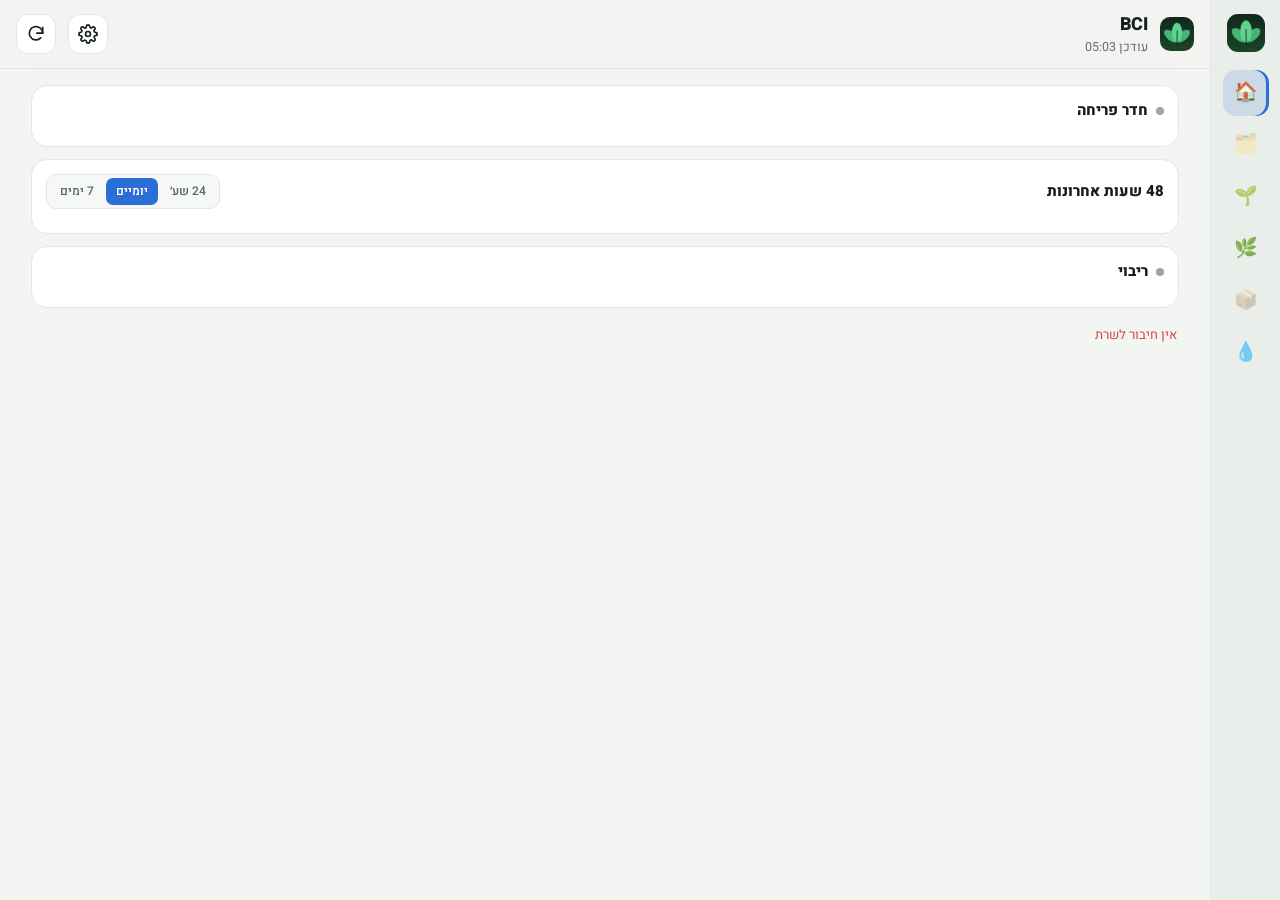
==== commit 9d1533b2: "Update index.html" ====
--- a/index.html
+++ b/index.html
@@ -89,8 +89,8 @@
     ktile('ייבוש', COL.w, P.db != null ? fmt(P.db, 1) : '—', '%', dbT[0] + '–' + dbT[1], wp.map((p) => p.db), dbs, eta),
   ].join('');
   $('cTitle').textContent = h === 24 ? '24 שעות אחרונות' : h === 48 ? '48 שעות אחרונות' : '7 ימים אחרונים';
-  $('lg').innerHTML = legend(fresh ? a : null, P.w);
-  multiChart($('big'), { t0, t1, air: P.air, wpts: P.A.pts, ev: P.A.ev, band: ph ? ph.vpd : [0.8, 1.5], height: window.innerWidth >= 900 ? 280 : 190 });
+  const lgHtml = legend(fresh ? a : null, P.w); $('lg').innerHTML = lgHtml;
+  multiChart($('big'), { lg: $('lg'), lgHtml, t0, t1, air: P.air, wpts: P.A.pts, ev: P.A.ev, band: ph ? ph.vpd : [0.8, 1.5], height: window.innerWidth >= 900 ? 280 : 190 });
   $('cGrow').textContent = [c.name || 'האצווה בפריחה', po ? 'יום ' + po.day : ''].filter(Boolean).join(' · ');
   alerts();
 }
@@ -163,7 +163,7 @@
 links();
 $('refresh').onclick = loadAll;
 loadAll();
-let rz; window.addEventListener('resize', () => { clearTimeout(rz); rz = setTimeout(() => { if (S.grow) renderGrow(S.grow); }, 200); });
+let rz, lastW = window.innerWidth; window.addEventListener('resize', () => { if (window.innerWidth === lastW) return; lastW = window.innerWidth; clearTimeout(rz); rz = setTimeout(() => { if (S.grow) renderGrow(S.grow); }, 200); });
 setInterval(() => { if (!document.hidden) loadAll(); }, 5 * 60000);
 </script>
 </body>
--- a/style.css
+++ b/style.css
@@ -189,3 +189,18 @@
   .side a::after { content: attr(data-t); position: absolute; inset-inline-start: 54px; background: var(--card2); border: 1px solid var(--line); border-radius: 8px; padding: 4px 9px; font-size: 12px; white-space: nowrap; display: none; } .side a:hover::after { display: block; }
   body.has-side .only-m { display: none; }
 }
+
+.lg2 { min-height: 40px; align-content: flex-start; } .lg2 .when { color: var(--ink); font-weight: 700; direction: ltr; unicode-bidi: isolate; }
+@media (min-width: 700px) { .lg2 { min-height: 20px; } }
+.phasebar div { cursor: pointer; } .phasebar div.sel { outline: 2px solid var(--accent); outline-offset: -2px; }
+textarea.note { width: 100%; min-height: 74px; font: inherit; font-size: 14px; color: var(--ink); background: var(--card2); border: 1px solid var(--line); border-radius: 10px; padding: 9px 10px; resize: vertical; }
+.injed { display: grid; grid-template-columns: repeat(3, minmax(0, 1fr)); gap: 7px; margin: 8px 0; } .injed label { font-size: 11.5px; color: var(--muted); font-weight: 600; display: flex; flex-direction: column; gap: 3px; }
+.injed input, .setup input { font: inherit; font-size: 15px; color: var(--ink); background: var(--card2); border: 1px solid var(--line); border-radius: 10px; padding: 8px 8px; min-width: 0; width: 100%; direction: ltr; text-align: center; }
+.tag { font-size: 10.5px; font-weight: 700; padding: 2px 7px; border-radius: 10px; background: color-mix(in srgb, var(--amber) 16%, transparent); color: var(--amber); }
+/* fixes from the display scan */
+.chart svg { direction: ltr; }
+.phasebar { height: 26px; } .phasebar div { min-width: 46px; padding: 0 4px; font-size: 10px; display: block; line-height: 26px; text-align: center; text-overflow: ellipsis; }
+@media (min-width: 700px) { .phasebar div { font-size: 11.5px; } }
+.top .sub { white-space: nowrap; overflow: hidden; text-overflow: ellipsis; }
+
+.chip { display: inline-flex; align-items: baseline; gap: 5px; } .chip span { unicode-bidi: isolate; margin: 0 !important; }
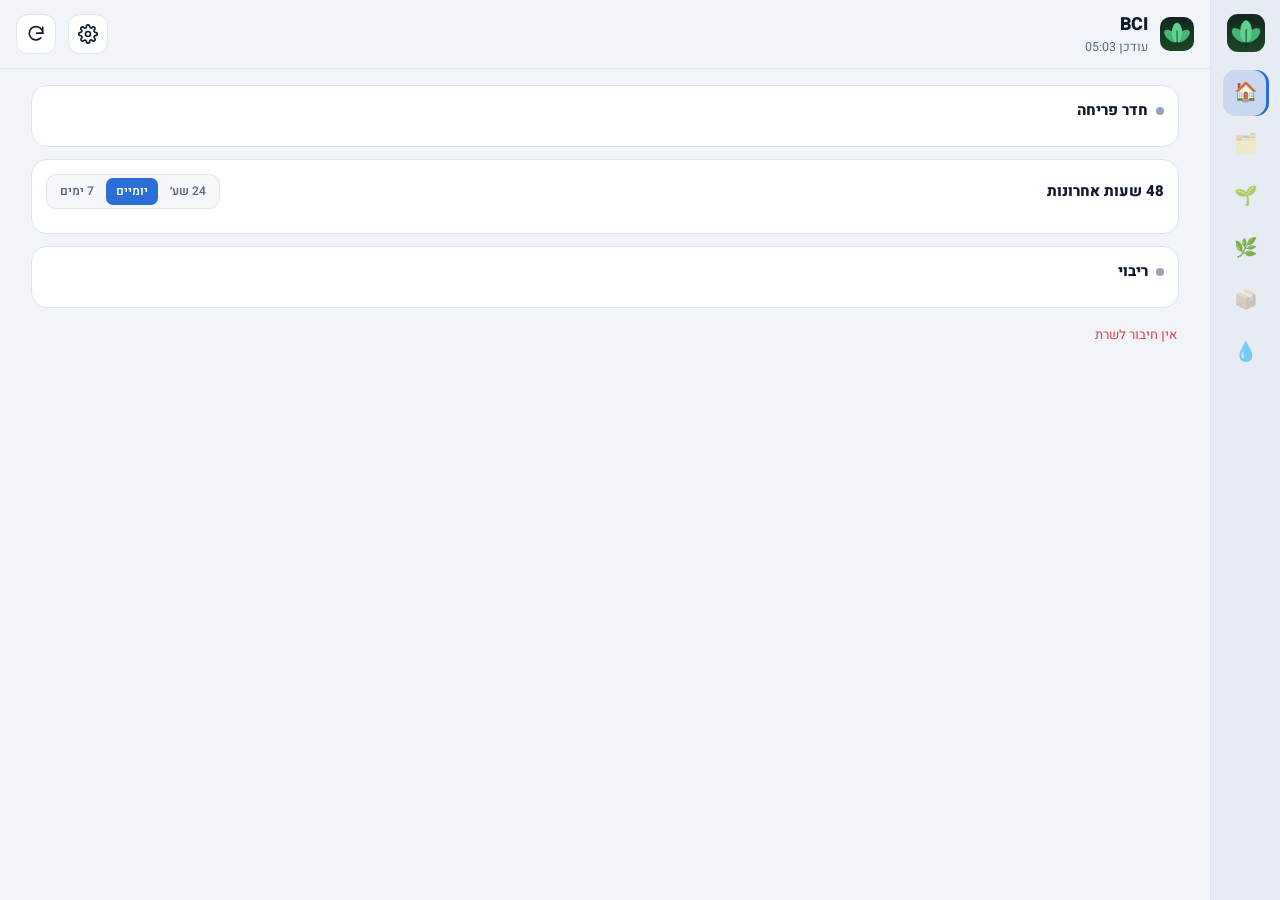
==== commit a1ac9499: "Update index.html" ====
--- a/index.html
+++ b/index.html
@@ -42,10 +42,10 @@
 
   <section class="grp only-m"><h2>אזורים</h2>
     <nav class="caro" id="caro">
-      <a id="cMgmt" style="--c:#f5b942"><span class="ic">🗂️</span><b>ניהול</b><small id="cMgmtS">CannaFlow</small></a>
+      <a id="cMgmt" href="mgmt.html" style="--c:#f5b942"><span class="ic">🗂️</span><b>ניהול</b><small id="cMgmtS">משימות · CannaFlow</small></a>
       <a href="prop.html" style="--c:#3b8cff"><span class="ic">🌱</span><b>ריבוי</b><small id="cPropS">אמהות ומגשים</small></a>
       <a href="batch.html" style="--c:#3ddc97"><span class="ic">🌿</span><b>גידול</b><small id="cGrow">האצווה בפריחה</small></a>
-      <a class="soon" style="--c:#9d8cff"><span class="ic">📦</span><b>מלאי</b><small>בקרוב</small></a>
+      <a href="mgmt.html#inv" style="--c:#9d8cff"><span class="ic">📦</span><b>מלאי</b><small id="cInvS">מסונכרן עם CannaFlow</small></a>
       <a href="fert.html" style="--c:#22c3e6"><span class="ic">💧</span><b>דישון</b><small>מחשבון ותוכניות</small></a>
     </nav>
   </section>
@@ -142,7 +142,14 @@
 function links() {
   const ua = store.get('adminUrl'), uw = store.get('workerUrl'), um = store.get('mgmtUrl');
   const set = (id, sid, url, txt) => { const el = $(id); if (url) { el.href = url; el.onclick = null; } else { el.removeAttribute('href'); el.onclick = openDlg; $(sid).textContent = 'הוסף קישור'; } };
-  set('cMgmt', 'cMgmtS', um); if (um) $('cMgmtS').textContent = 'CannaFlow · משימות ותכנון';
+  // management now lives in mgmt.html (synced with CannaFlow); show what is waiting there, from the last copy on this device
+  const c = store.get('cf.cache'), d = c && c.d;
+  if (d) {
+    const today = dayKey(Date.now()), late = (d.tasks || []).filter((t) => !t.done && t.date && t.date < today).length, now = (d.tasks || []).filter((t) => !t.done && t.date === today).length;
+    $('cMgmtS').textContent = (now ? now + ' משימות היום' : 'אין משימות היום') + (late ? ' · ' + late + ' באיחור' : '');
+    const inv = d.invState || {}, low = Object.keys(inv).filter((k) => inv[k] && inv[k].qty != null && inv[k].qty === 0).length;
+    if (low) $('cInvS').textContent = low + ' פריטים נגמרו';
+  }
 }
 function openDlg() { $('uAdmin').value = store.get('adminUrl') || ''; $('uWorker').value = store.get('workerUrl') || ''; $('uMgmt').value = store.get('mgmtUrl') || ''; $('dlg').showModal(); }
 $('dlg').addEventListener('close', () => { if ($('dlg').returnValue === 'save') { store.set('adminUrl', $('uAdmin').value.trim()); store.set('workerUrl', $('uWorker').value.trim()); store.set('mgmtUrl', $('uMgmt').value.trim()); links(); alerts(); } });
--- a/style.css
+++ b/style.css
@@ -9,8 +9,8 @@
 }
 @media (prefers-color-scheme: light) {
   :root:not([data-theme="dark"]) {
-    --bg: #f3f5f2; --bg2: #eaeeea; --card: #ffffff; --card2: #f6f8f6; --line: #e1e7e2;
-    --ink: #142019; --muted: #5f6f66; --faint: #9aa8a0;
+    --bg: #f1f4f9; --bg2: #e7ecf4; --card: #ffffff; --card2: #f5f7fb; --line: #dfe5ef;
+    --ink: #111a2c; --muted: #5b6982; --faint: #97a3b8;
     --green: #1f9d57; --green-d: #157a43; --blue: #2b6fd6; --accent: #2b6fd6; --accent-d: #1f5bb8; --cyan: #0e9fbf; --amber: #d98612; --red: #d64545; --violet: #7a52d1;
     --night: rgba(60, 80, 120, .07); --grid: rgba(0, 0, 0, .06);
     --shadow: 0 1px 2px rgba(0, 0, 0, .05), 0 6px 20px rgba(0, 0, 0, .05);
@@ -204,3 +204,17 @@
 .top .sub { white-space: nowrap; overflow: hidden; text-overflow: ellipsis; }
 
 .chip { display: inline-flex; align-items: baseline; gap: 5px; } .chip span { unicode-bidi: isolate; margin: 0 !important; }
+
+/* the app's own number keypad (phones/tablets) */
+.numpad { position: fixed; inset-inline: 0; bottom: 0; z-index: 60; background: var(--card); border-top: 1px solid var(--line); box-shadow: 0 -10px 30px rgba(0,0,0,.25); padding: 10px 12px calc(10px + env(safe-area-inset-bottom)); max-width: 560px; margin: 0 auto; border-radius: 18px 18px 0 0; }
+.numpad[hidden] { display: none; }
+.np-top { display: flex; align-items: baseline; justify-content: space-between; gap: 10px; padding: 2px 6px 8px; }
+.np-lbl { color: var(--muted); font-size: 13px; white-space: nowrap; overflow: hidden; text-overflow: ellipsis; }
+.np-val { font-size: 26px; font-variant-numeric: tabular-nums; direction: ltr; color: var(--ink); }
+.np-keys { display: grid; grid-template-columns: repeat(3, 1fr); gap: 7px; direction: ltr; }
+.np-keys button, .np-act button { font: inherit; font-size: 22px; font-weight: 600; height: 52px; border-radius: 12px; border: 1px solid var(--line); background: var(--card2); color: var(--ink); touch-action: manipulation; }
+.np-keys button:active, .np-act button:active { background: var(--line); }
+.np-act { display: grid; grid-template-columns: 1fr 1fr 1.4fr; gap: 7px; margin-top: 7px; }
+.np-act button { font-size: 16px; height: 46px; }
+.np-act .np-ok { background: var(--accent); border-color: var(--accent); color: #fff; }
+body.np-open { padding-bottom: 330px; }
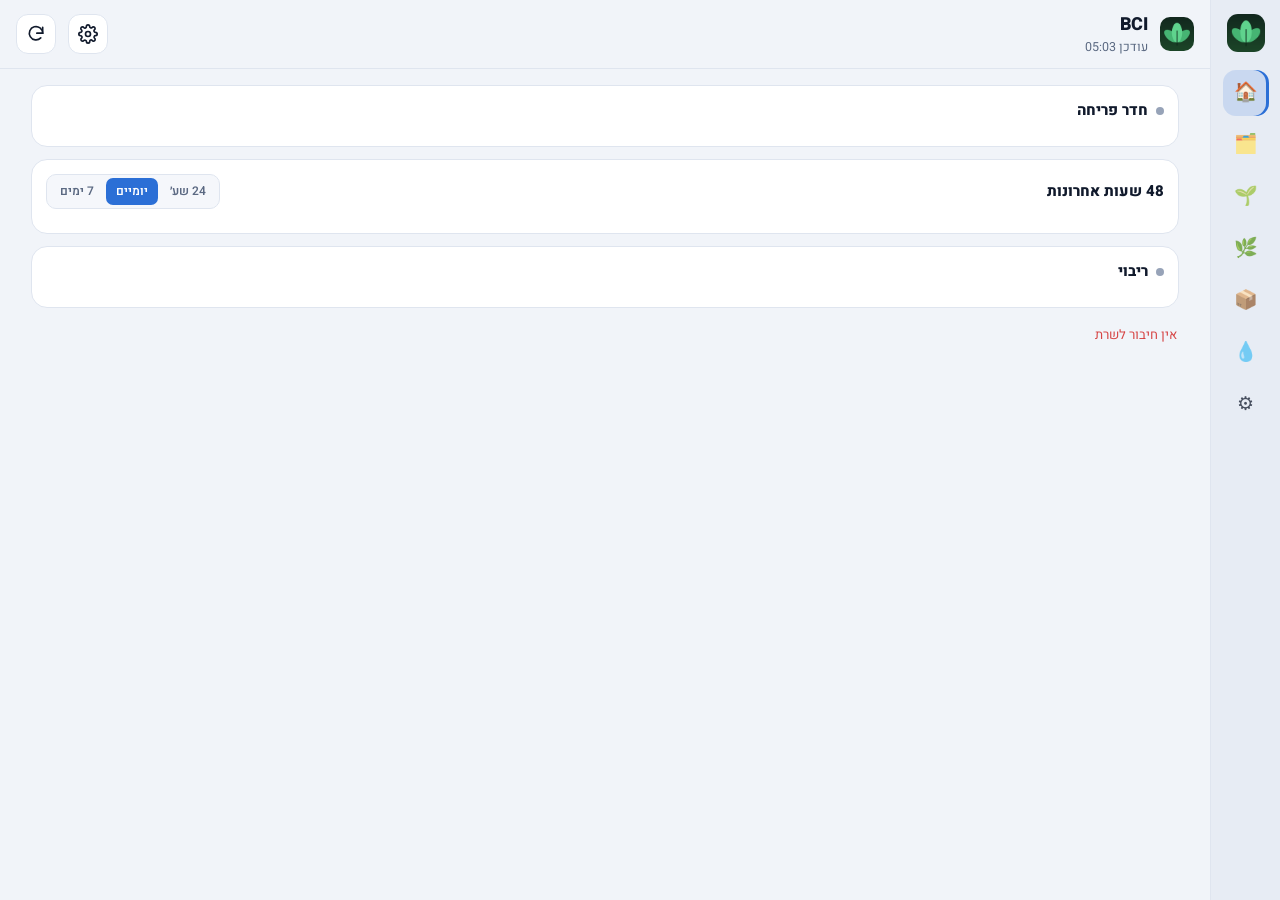
==== commit 9f870db4: "Add files via upload" ====
--- a/index.html
+++ b/index.html
@@ -16,38 +16,32 @@
 <header class="top">
   <img class="logo" src="icon-192.png" alt="">
   <div class="t"><h1>BCI</h1><div class="sub" id="sub">טוען…</div></div>
-  <button class="icon-btn" id="settings" aria-label="קישורים"></button>
+  <button class="icon-btn" id="settings" aria-label="הגדרות"></button>
   <button class="icon-btn" id="refresh" aria-label="רענון"></button>
 </header>
 
-<main class="wrap">
-  <div id="alerts"></div>
+<main class="wrap" data-lay="home">
+  <div id="alerts" data-sec="alerts"></div>
 
   <!-- grow room: the metrics now with their trend -->
-  <a class="room" href="batch.html">
+  <a class="room" href="batch.html" data-sec="room">
     <div class="rt"><span class="dot" id="gDot"></span><b>חדר פריחה</b><span id="gSub"></span><span class="fl"></span><span class="pill" id="gPill" hidden></span></div>
     <div class="kp" id="gTiles"></div>
   </a>
   <!-- one chart of everything -->
-  <div class="room">
+  <div class="room" data-sec="chart">
     <div class="rt"><b id="cTitle">48 שעות אחרונות</b><span class="fl"></span><span class="seg rng" id="rng"></span></div>
     <div id="lg"></div>
     <div class="chart" id="big"></div>
   </div>
   <!-- propagation -->
-  <a class="room" href="prop.html">
+  <a class="room" href="prop.html" data-sec="prop">
     <div class="rt"><span class="dot" id="pDot"></span><b>ריבוי</b><span id="pSub"></span></div>
     <div class="kp" id="pTiles"></div>
   </a>
 
-  <section class="grp only-m"><h2>אזורים</h2>
-    <nav class="caro" id="caro">
-      <a id="cMgmt" href="mgmt.html" style="--c:#f5b942"><span class="ic">🗂️</span><b>ניהול</b><small id="cMgmtS">משימות · CannaFlow</small></a>
-      <a href="prop.html" style="--c:#3b8cff"><span class="ic">🌱</span><b>ריבוי</b><small id="cPropS">אמהות ומגשים</small></a>
-      <a href="batch.html" style="--c:#3ddc97"><span class="ic">🌿</span><b>גידול</b><small id="cGrow">האצווה בפריחה</small></a>
-      <a href="mgmt.html#inv" style="--c:#9d8cff"><span class="ic">📦</span><b>מלאי</b><small id="cInvS">מסונכרן עם CannaFlow</small></a>
-      <a href="fert.html" style="--c:#22c3e6"><span class="ic">💧</span><b>דישון</b><small>מחשבון ותוכניות</small></a>
-    </nav>
+  <section class="grp only-m" data-sec="caro"><h2>אזורים</h2>
+    <nav class="caro" id="caro"></nav>
   </section>
   <div class="msg" id="msg"></div>
 </main>
@@ -67,6 +61,9 @@
 <script src="app.js"></script>
 <script>
 $('refresh').innerHTML = ICON.refresh; $('settings').innerHTML = ICON.gear;
+/* the carousel: the areas in the order of the settings (the subtitles are filled below) */
+$('caro').innerHTML = areasList(false).map((a) => '<a href="' + a.href + '" style="--c:' + a.c + '"><span class="ic">' + a.icon + '</span><b>' + a.name + '</b><small id="c-' + a.id + '">' + a.sub + '</small></a>').join('');
+const setSub = (id, t) => { const el = $('c-' + id); if (el) el.textContent = t; };
 const S = { grow: null, hub: null, clim: null, photoAt: null };       // the last answers – the alerts are built from all of them together
 const MIN = 60000, old = (t, m) => t == null || Date.now() - t > m * MIN;
 const getRange = rangeSeg($('rng'), [[24, '24 שע׳'], [48, 'יומיים'], [168, '7 ימים']], () => loadAll());
@@ -76,7 +73,7 @@
   const c = j.cycle || {}, P = plantNow(j.points || [], c), a = P.airNow, po = phaseOf(c), ph = po && po.ph, h = getRange(), t1 = Date.now(), t0 = t1 - h * 3600000;
   S.P = P;
   const fresh = a && !old(a.t, 30), air = P.air.filter((p) => p.t >= t0), wp = P.A.pts.filter((p) => p.t >= t0);
-  $('gSub').textContent = [c.name, po ? 'יום ' + po.day : ''].filter(Boolean).join(' · ');
+  $('gSub').textContent = [c.name, po ? po.stage.name + ' · יום ' + po.day : ''].filter(Boolean).join(' · ');
   $('gPill').hidden = !ph; if (ph) $('gPill').textContent = ph.en;
   const dbT = ph ? ph.db : [P.lim * .8, P.lim], dbs = P.db == null ? 'off' : P.db > dbT[1] ? 'bad' : '';
   const st = [fresh && ph ? band(a.vpd, ph.vpd, .15) : fresh ? ({ bad: 'bad', warn: 'warn' }[vpdState(a.vpd)] || '') : 'off', fresh && ph ? band(a.temp, ph.temp, 1.5) : fresh ? '' : 'off', fresh && ph ? band(a.rh, ph.rh, 5) : fresh ? '' : 'off', dbs];
@@ -91,7 +88,7 @@
   $('cTitle').textContent = h === 24 ? '24 שעות אחרונות' : h === 48 ? '48 שעות אחרונות' : '7 ימים אחרונים';
   const lgHtml = legend(fresh ? a : null, P.w); $('lg').innerHTML = lgHtml;
   multiChart($('big'), { lg: $('lg'), lgHtml, t0, t1, air: P.air, wpts: P.A.pts, ev: P.A.ev, band: ph ? ph.vpd : [0.8, 1.5], height: window.innerWidth >= 900 ? 280 : 190 });
-  $('cGrow').textContent = [c.name || 'האצווה בפריחה', po ? 'יום ' + po.day : ''].filter(Boolean).join(' · ');
+  setSub('batch', [c.name || 'האצווה בחדר', po ? po.stage.name + ' · יום ' + po.day : ''].filter(Boolean).join(' · '));
   alerts();
 }
 function renderProp(j) {
@@ -109,7 +106,7 @@
     ktile('נשקלו היום', COL.irr, r ? r.weighed : '—', r ? '/ ' + r.active : '', '', null, '', r && r.active ? (r.weighed >= r.active ? 'הסבב הושלם' : 'נשארו ' + (r.active - r.weighed)) : ''),
     ktile('צריכים השקיה', COL.w, W, '', '', null, W ? 'warn' : '', 'מגשים מעל הסף'),
   ].join('');
-  $('cPropS').textContent = trays + ' מגשים' + (W ? ' · ' + W + ' להשקות' : '');
+  setSub('prop', trays + ' מגשים' + (W ? ' · ' + W + ' להשקות' : ''));
   links(); alerts();
 }
 async function renderPhoto(gp) {
@@ -146,14 +143,14 @@
   const c = store.get('cf.cache'), d = c && c.d;
   if (d) {
     const today = dayKey(Date.now()), late = (d.tasks || []).filter((t) => !t.done && t.date && t.date < today).length, now = (d.tasks || []).filter((t) => !t.done && t.date === today).length;
-    $('cMgmtS').textContent = (now ? now + ' משימות היום' : 'אין משימות היום') + (late ? ' · ' + late + ' באיחור' : '');
+    setSub('mgmt', (now ? now + ' משימות היום' : 'אין משימות היום') + (late ? ' · ' + late + ' באיחור' : ''));
     const inv = d.invState || {}, low = Object.keys(inv).filter((k) => inv[k] && inv[k].qty != null && inv[k].qty === 0).length;
-    if (low) $('cInvS').textContent = low + ' פריטים נגמרו';
+    if (low) setSub('inv', low + ' פריטים נגמרו');
   }
 }
 function openDlg() { $('uAdmin').value = store.get('adminUrl') || ''; $('uWorker').value = store.get('workerUrl') || ''; $('uMgmt').value = store.get('mgmtUrl') || ''; $('dlg').showModal(); }
 $('dlg').addEventListener('close', () => { if ($('dlg').returnValue === 'save') { store.set('adminUrl', $('uAdmin').value.trim()); store.set('workerUrl', $('uWorker').value.trim()); store.set('mgmtUrl', $('uMgmt').value.trim()); links(); alerts(); } });
-$('settings').onclick = openDlg;
+$('settings').onclick = () => { location.href = 'settings.html'; }; if (!isManager()) $('settings').hidden = true;
 
 async function loadAll() {
   $('refresh').classList.add('spin'); $('msg').textContent = ''; $('msg').className = 'msg';
--- a/style.css
+++ b/style.css
@@ -16,9 +16,17 @@
     --shadow: 0 1px 2px rgba(0, 0, 0, .05), 0 6px 20px rgba(0, 0, 0, .05);
   }
 }
+:root[data-theme="light"] {
+    --bg: #f1f4f9; --bg2: #e7ecf4; --card: #ffffff; --card2: #f5f7fb; --line: #dfe5ef;
+    --ink: #111a2c; --muted: #5b6982; --faint: #97a3b8;
+    --green: #1f9d57; --green-d: #157a43; --blue: #2b6fd6; --accent: #2b6fd6; --accent-d: #1f5bb8; --cyan: #0e9fbf; --amber: #d98612; --red: #d64545; --violet: #7a52d1;
+    --night: rgba(60, 80, 120, .07); --grid: rgba(0, 0, 0, .06);
+    --shadow: 0 1px 2px rgba(0, 0, 0, .05), 0 6px 20px rgba(0, 0, 0, .05);
+}
 * { box-sizing: border-box; -webkit-tap-highlight-color: transparent; }
+html { --fs: 1; }
 html, body { margin: 0; background: var(--bg); color: var(--ink); }
-body { font-family: 'Heebo', system-ui, -apple-system, 'Segoe UI', Arial, sans-serif; font-size: 15px; line-height: 1.45; min-height: 100vh; padding-bottom: env(safe-area-inset-bottom); }
+body { font-family: 'Heebo', system-ui, -apple-system, 'Segoe UI', Arial, sans-serif; font-size: calc(15px * var(--fs, 1)); line-height: 1.45; min-height: 100vh; padding-bottom: env(safe-area-inset-bottom); }
 a { color: inherit; text-decoration: none; }
 button { font: inherit; color: inherit; cursor: pointer; border: 0; background: none; }
 .num, .ltr { direction: ltr; unicode-bidi: isolate; font-variant-numeric: tabular-nums; }
@@ -28,8 +36,8 @@
   background: color-mix(in srgb, var(--bg) 82%, transparent); backdrop-filter: blur(14px); -webkit-backdrop-filter: blur(14px); border-bottom: 1px solid var(--line); }
 .top .logo { width: 34px; height: 34px; border-radius: 10px; flex: none; }
 .top .t { flex: 1; min-width: 0; }
-.top h1 { margin: 0; font-size: 18px; font-weight: 800; letter-spacing: -.01em; white-space: nowrap; overflow: hidden; text-overflow: ellipsis; }
-.top .sub { font-size: 12.5px; color: var(--muted); }
+.top h1 { margin: 0; font-size: calc(18px * var(--fs, 1)); font-weight: 800; letter-spacing: -.01em; white-space: nowrap; overflow: hidden; text-overflow: ellipsis; }
+.top .sub { font-size: calc(12.5px * var(--fs, 1)); color: var(--muted); }
 .icon-btn { width: 40px; height: 40px; border-radius: 12px; display: grid; place-items: center; background: var(--card); border: 1px solid var(--line); flex: none; }
 .icon-btn svg { width: 20px; height: 20px; }
 .icon-btn.spin svg { animation: spin 1s linear infinite; }
@@ -42,14 +50,14 @@
 
 /* cards + tiles */
 .card { background: var(--card); border: 1px solid var(--line); border-radius: var(--radius); box-shadow: var(--shadow); padding: 16px; }
-.card h2 { margin: 0 0 12px; font-size: 15px; font-weight: 700; color: var(--muted); display: flex; align-items: center; gap: 8px; flex-wrap: wrap; }
-.card h2 .r { margin-inline-start: auto; font-weight: 500; font-size: 12.5px; }
+.card h2 { margin: 0 0 12px; font-size: calc(15px * var(--fs, 1)); font-weight: 700; color: var(--muted); display: flex; align-items: center; gap: 8px; flex-wrap: wrap; }
+.card h2 .r { margin-inline-start: auto; font-weight: 500; font-size: calc(12.5px * var(--fs, 1)); }
 .tiles { display: grid; grid-template-columns: repeat(auto-fill, minmax(140px, 1fr)); gap: 10px; }
 .tile { background: var(--card2); border: 1px solid var(--line); border-radius: 14px; padding: 12px 13px 11px; min-height: 92px; display: flex; flex-direction: column; position: relative; overflow: hidden; }
-.tile .l { font-size: 12.5px; color: var(--muted); font-weight: 600; display: flex; align-items: center; gap: 6px; }
-.tile .v { font-size: 28px; font-weight: 800; letter-spacing: -.02em; line-height: 1.1; margin-top: 6px; direction: ltr; text-align: start; unicode-bidi: plaintext; }
-.tile .v small { font-size: 14px; font-weight: 600; color: var(--muted); margin-inline-start: 3px; }
-.tile .s { font-size: 12px; color: var(--muted); margin-top: auto; padding-top: 4px; unicode-bidi: plaintext; }
+.tile .l { font-size: calc(12.5px * var(--fs, 1)); color: var(--muted); font-weight: 600; display: flex; align-items: center; gap: 6px; }
+.tile .v { font-size: calc(28px * var(--fs, 1)); font-weight: 800; letter-spacing: -.02em; line-height: 1.1; margin-top: 6px; direction: ltr; text-align: start; unicode-bidi: plaintext; }
+.tile .v small { font-size: calc(14px * var(--fs, 1)); font-weight: 600; color: var(--muted); margin-inline-start: 3px; }
+.tile .s { font-size: calc(12px * var(--fs, 1)); color: var(--muted); margin-top: auto; padding-top: 4px; unicode-bidi: plaintext; }
 .tile.big { grid-column: span 2; }
 .tile.good .v { color: var(--green); } .tile.warn .v { color: var(--amber); } .tile.bad .v { color: var(--red); }
 .dot { width: 8px; height: 8px; border-radius: 50%; background: var(--faint); display: inline-block; }
@@ -61,30 +69,30 @@
 /* photo */
 .photo { position: relative; border-radius: var(--radius); overflow: hidden; background: #000; border: 1px solid var(--line); min-height: 160px; display: grid; place-items: center; }
 .photo img { width: 100%; display: block; max-height: 72vh; object-fit: contain; cursor: zoom-in; }
-.photo .cap { position: absolute; inset-inline: 0; bottom: 0; padding: 22px 12px 10px; background: linear-gradient(transparent, rgba(0, 0, 0, .7)); color: #fff; font-size: 13px; display: flex; gap: 8px; align-items: center; }
+.photo .cap { position: absolute; inset-inline: 0; bottom: 0; padding: 22px 12px 10px; background: linear-gradient(transparent, rgba(0, 0, 0, .7)); color: #fff; font-size: calc(13px * var(--fs, 1)); display: flex; gap: 8px; align-items: center; }
 .photo .cap .r { margin-inline-start: auto; opacity: .8; }
 .photo .empty { color: var(--muted); padding: 40px; }
 .strip { display: flex; gap: 8px; overflow-x: auto; padding: 10px 0 2px; scrollbar-width: none; }
 .strip::-webkit-scrollbar { display: none; }
-.strip button { flex: none; width: 92px; display: flex; flex-direction: column; gap: 4px; font-size: 11.5px; color: var(--muted); }
+.strip button { flex: none; width: 92px; display: flex; flex-direction: column; gap: 4px; font-size: calc(11.5px * var(--fs, 1)); color: var(--muted); }
 .strip button span.ph { width: 92px; height: 70px; border-radius: 10px; background: var(--card2) center/cover no-repeat; border: 2px solid transparent; }
 .strip button.on span.ph { border-color: var(--green); }
 
 /* segmented + charts */
 .seg { display: inline-flex; background: var(--card2); border: 1px solid var(--line); border-radius: 12px; padding: 3px; gap: 2px; }
-.seg button { white-space: nowrap; padding: 6px 11px; border-radius: 9px; font-size: 13px; font-weight: 600; color: var(--muted); }
+.seg button { white-space: nowrap; padding: 6px 11px; border-radius: 9px; font-size: calc(13px * var(--fs, 1)); font-weight: 600; color: var(--muted); }
 .seg button.on { background: var(--card); color: var(--accent); box-shadow: 0 1px 3px rgba(0, 0, 0, .2); }
 .chart { position: relative; width: 100%; }
 .chart svg { display: block; width: 100%; overflow: visible; }
-.chart text { fill: var(--muted); font-size: 11px; font-family: inherit; }
-.tip { position: absolute; top: 6px; pointer-events: none; background: var(--card); border: 1px solid var(--line); border-radius: 10px; padding: 7px 10px; font-size: 12.5px; box-shadow: var(--shadow); min-width: 140px; z-index: 2; unicode-bidi: plaintext; }
-.legend { display: flex; flex-wrap: wrap; gap: 6px 14px; font-size: 12px; color: var(--muted); margin: 2px 0 8px; }
+.chart text { fill: var(--muted); font-size: calc(11px * var(--fs, 1)); font-family: inherit; }
+.tip { position: absolute; top: 6px; pointer-events: none; background: var(--card); border: 1px solid var(--line); border-radius: 10px; padding: 7px 10px; font-size: calc(12.5px * var(--fs, 1)); box-shadow: var(--shadow); min-width: 140px; z-index: 2; unicode-bidi: plaintext; }
+.legend { display: flex; flex-wrap: wrap; gap: 6px 14px; font-size: calc(12px * var(--fs, 1)); color: var(--muted); margin: 2px 0 8px; }
 .legend i { display: inline-block; width: 14px; height: 3px; border-radius: 2px; vertical-align: middle; margin-inline-end: 5px; }
 .legend i.dash { background: none !important; border-top: 2px dashed currentColor; height: 0; }
 
-table { width: 100%; border-collapse: collapse; font-size: 13.5px; }
+table { width: 100%; border-collapse: collapse; font-size: calc(13.5px * var(--fs, 1)); }
 th, td { padding: 8px 6px; text-align: start; border-bottom: 1px solid var(--line); white-space: nowrap; }
-th { font-size: 12px; color: var(--muted); font-weight: 600; }
+th { font-size: calc(12px * var(--fs, 1)); color: var(--muted); font-weight: 600; }
 td.n, th.n { text-align: end; direction: ltr; }
 .scroll { overflow-x: auto; }
 
@@ -92,20 +100,20 @@
 .room { display: block; padding: 0; overflow: hidden; transition: transform .15s; }
 .room:active { transform: scale(.99); }
 .room .head { display: flex; align-items: center; gap: 12px; padding: 16px 16px 4px; }
-.room .head .ic { width: 44px; height: 44px; border-radius: 13px; display: grid; place-items: center; font-size: 22px; background: var(--card2); border: 1px solid var(--line); }
-.room .head h3 { margin: 0; font-size: 19px; font-weight: 800; }
-.room .head .sub { font-size: 12.5px; color: var(--muted); }
-.room .head .go { margin-inline-start: auto; color: var(--muted); font-size: 22px; }
+.room .head .ic { width: 44px; height: 44px; border-radius: 13px; display: grid; place-items: center; font-size: calc(22px * var(--fs, 1)); background: var(--card2); border: 1px solid var(--line); }
+.room .head h3 { margin: 0; font-size: calc(19px * var(--fs, 1)); font-weight: 800; }
+.room .head .sub { font-size: calc(12.5px * var(--fs, 1)); color: var(--muted); }
+.room .head .go { margin-inline-start: auto; color: var(--muted); font-size: calc(22px * var(--fs, 1)); }
 .room .body { padding: 12px 16px 16px; }
 .room .thumb { height: 170px; background: #000 center/cover no-repeat; border-top: 1px solid var(--line); }
 .list { display: flex; flex-direction: column; gap: 6px; margin-top: 10px; }
-.list .it { display: flex; gap: 8px; align-items: center; font-size: 13.5px; background: var(--card2); border: 1px solid var(--line); border-radius: 11px; padding: 8px 10px; }
+.list .it { display: flex; gap: 8px; align-items: center; font-size: calc(13.5px * var(--fs, 1)); background: var(--card2); border: 1px solid var(--line); border-radius: 11px; padding: 8px 10px; }
 .list .it .r { margin-inline-start: auto; color: var(--muted); }
 .links { display: flex; flex-wrap: wrap; gap: 8px; margin-top: 12px; }
-.btn { display: inline-flex; align-items: center; gap: 6px; padding: 9px 14px; border-radius: 12px; background: var(--card2); border: 1px solid var(--line); font-weight: 600; font-size: 13.5px; }
+.btn { display: inline-flex; align-items: center; gap: 6px; padding: 9px 14px; border-radius: 12px; background: var(--card2); border: 1px solid var(--line); font-weight: 600; font-size: calc(13.5px * var(--fs, 1)); }
 .btn.primary { background: var(--accent-d); border-color: var(--accent-d); color: #fff; }
-.muted { color: var(--muted); } .small { font-size: 12.5px; }
-.msg { font-size: 13px; color: var(--muted); padding: 6px 2px; } .msg.err { color: var(--red); }
+.muted { color: var(--muted); } .small { font-size: calc(12.5px * var(--fs, 1)); }
+.msg { font-size: calc(13px * var(--fs, 1)); color: var(--muted); padding: 6px 2px; } .msg.err { color: var(--red); }
 .skel { background: linear-gradient(90deg, var(--card2), var(--line), var(--card2)); background-size: 200% 100%; animation: sk 1.2s infinite; border-radius: 8px; color: transparent !important; }
 @keyframes sk { to { background-position: -200% 0; } }
 
@@ -113,14 +121,14 @@
 .lightbox { position: fixed; inset: 0; z-index: 50; background: rgba(0, 0, 0, .94); display: none; place-items: center; }
 .lightbox.on { display: grid; }
 .lightbox img { max-width: 100vw; max-height: 100vh; object-fit: contain; }
-.lightbox .x { position: absolute; top: calc(12px + env(safe-area-inset-top)); inset-inline-end: 12px; width: 44px; height: 44px; border-radius: 22px; background: rgba(255, 255, 255, .15); color: #fff; font-size: 22px; }
-.lightbox .cap { position: absolute; bottom: calc(14px + env(safe-area-inset-bottom)); color: #ddd; font-size: 13px; }
-.foot { text-align: center; color: var(--faint); font-size: 12px; padding: 18px 0 28px; }
+.lightbox .x { position: absolute; top: calc(12px + env(safe-area-inset-top)); inset-inline-end: 12px; width: 44px; height: 44px; border-radius: 22px; background: rgba(255, 255, 255, .15); color: #fff; font-size: calc(22px * var(--fs, 1)); }
+.lightbox .cap { position: absolute; bottom: calc(14px + env(safe-area-inset-bottom)); color: #ddd; font-size: calc(13px * var(--fs, 1)); }
+.foot { text-align: center; color: var(--faint); font-size: calc(12px * var(--fs, 1)); padding: 18px 0 28px; }
 
 /* forms (photos page) */
 .form { display: flex; flex-wrap: wrap; gap: 10px; align-items: flex-end; }
-.form label { display: flex; flex-direction: column; gap: 4px; font-size: 12.5px; color: var(--muted); font-weight: 600; }
-.form input, .form select { font: inherit; font-size: 14px; color: var(--ink); background: var(--card2); border: 1px solid var(--line); border-radius: 10px; padding: 8px 10px; min-width: 0; }
+.form label { display: flex; flex-direction: column; gap: 4px; font-size: calc(12.5px * var(--fs, 1)); color: var(--muted); font-weight: 600; }
+.form input, .form select { font: inherit; font-size: calc(14px * var(--fs, 1)); color: var(--ink); background: var(--card2); border: 1px solid var(--line); border-radius: 10px; padding: 8px 10px; min-width: 0; }
 .form input[type="number"] { width: 70px; }
 .row-nav { display: flex; align-items: center; gap: 10px; margin-top: 10px; }
 .row-nav .muted { flex: 1; text-align: center; }
@@ -129,78 +137,78 @@
 
 /* dashboard navigation */
 .nav { display: grid; grid-template-columns: repeat(auto-fill, minmax(150px, 1fr)); gap: 10px; }
-.nav a { display: flex; align-items: center; gap: 10px; padding: 14px; border-radius: 14px; background: var(--card); border: 1px solid var(--line); box-shadow: var(--shadow); font-weight: 700; font-size: 14.5px; }
-.nav a .ic { width: 38px; height: 38px; border-radius: 11px; display: grid; place-items: center; font-size: 19px; background: var(--card2); border: 1px solid var(--line); flex: none; }
-.nav a small { display: block; font-weight: 500; font-size: 12px; color: var(--muted); }
+.nav a { display: flex; align-items: center; gap: 10px; padding: 14px; border-radius: 14px; background: var(--card); border: 1px solid var(--line); box-shadow: var(--shadow); font-weight: 700; font-size: calc(14.5px * var(--fs, 1)); }
+.nav a .ic { width: 38px; height: 38px; border-radius: 11px; display: grid; place-items: center; font-size: calc(19px * var(--fs, 1)); background: var(--card2); border: 1px solid var(--line); flex: none; }
+.nav a small { display: block; font-weight: 500; font-size: calc(12px * var(--fs, 1)); color: var(--muted); }
 .nav a.off { display: none; }
 
 /* dashboard: alerts, metric groups, area carousel */
 .alerts { display: flex; flex-direction: column; gap: 7px; }
-.alert { display: flex; align-items: center; gap: 10px; padding: 11px 13px; border-radius: 13px; font-size: 14px; font-weight: 600; background: var(--card); border: 1px solid var(--line); border-inline-start: 4px solid var(--amber); }
+.alert { display: flex; align-items: center; gap: 10px; padding: 11px 13px; border-radius: 13px; font-size: calc(14px * var(--fs, 1)); font-weight: 600; background: var(--card); border: 1px solid var(--line); border-inline-start: 4px solid var(--amber); }
 .alert.bad { border-inline-start-color: var(--red); } .alert.ok { border-inline-start-color: var(--green); color: var(--muted); font-weight: 500; }
-.alert .go { margin-inline-start: auto; color: var(--muted); font-size: 18px; }
-.grp { margin-top: 16px; } .grp > h2 { margin: 0 4px 9px; font-size: 13px; font-weight: 700; color: var(--muted); display: flex; gap: 8px; align-items: center; }
-.grp > h2 .r { margin-inline-start: auto; font-weight: 500; font-size: 12px; }
+.alert .go { margin-inline-start: auto; color: var(--muted); font-size: calc(18px * var(--fs, 1)); }
+.grp { margin-top: 16px; } .grp > h2 { margin: 0 4px 9px; font-size: calc(13px * var(--fs, 1)); font-weight: 700; color: var(--muted); display: flex; gap: 8px; align-items: center; }
+.grp > h2 .r { margin-inline-start: auto; font-weight: 500; font-size: calc(12px * var(--fs, 1)); }
 .grp .tiles { grid-template-columns: repeat(2, minmax(0, 1fr)); } @media (min-width: 700px) { .grp .tiles { grid-template-columns: repeat(4, minmax(0, 1fr)); } }
-.tile { min-height: 84px; } .tile .v { font-size: 25px; }
+.tile { min-height: 84px; } .tile .v { font-size: calc(25px * var(--fs, 1)); }
 .caro { display: flex; gap: 12px; overflow-x: auto; scroll-snap-type: x mandatory; padding: 4px 16px 14px; margin: 0 -16px; scrollbar-width: none; }
 .caro::-webkit-scrollbar { display: none; }
 .caro a { flex: 0 0 150px; scroll-snap-align: start; display: flex; flex-direction: column; gap: 6px; padding: 14px; min-height: 132px; border-radius: 18px; background: var(--card); border: 1px solid var(--line); box-shadow: var(--shadow); border-top: 3px solid var(--c, var(--accent)); position: relative; overflow: hidden; }
-.caro a .ic { font-size: 26px; } .caro a b { font-size: 16px; font-weight: 800; } .caro a small { font-size: 12px; color: var(--muted); line-height: 1.35; }
+.caro a .ic { font-size: calc(26px * var(--fs, 1)); } .caro a b { font-size: calc(16px * var(--fs, 1)); font-weight: 800; } .caro a small { font-size: calc(12px * var(--fs, 1)); color: var(--muted); line-height: 1.35; }
 .caro a.soon { opacity: .5; } .caro a:active { transform: scale(.98); }
 @media (min-width: 900px) { .caro { flex-wrap: wrap; overflow: visible; margin: 0; padding: 4px 0 14px; } .caro a { flex: 1 1 160px; } }
 /* batch */
-.phases { display: flex; gap: 4px; margin: 4px 0 2px; } .phases div { flex: 1; text-align: center; font-size: 11px; color: var(--faint); font-weight: 600; }
+.phases { display: flex; gap: 4px; margin: 4px 0 2px; } .phases div { flex: 1; text-align: center; font-size: calc(11px * var(--fs, 1)); color: var(--faint); font-weight: 600; }
 .phases div i { display: block; height: 6px; border-radius: 4px; background: var(--card2); margin-bottom: 5px; }
 .phases div.done i { background: var(--green-d); } .phases div.on i { background: var(--green); box-shadow: 0 0 8px color-mix(in srgb, var(--green) 50%, transparent); } .phases div.on { color: var(--green); font-weight: 800; }
-.chips { display: flex; flex-wrap: wrap; gap: 6px; } .chip { font-size: 12.5px; font-weight: 700; background: var(--card2); border: 1px solid var(--line); border-radius: 9px; padding: 5px 9px; direction: ltr; } .chip span { color: var(--muted); font-weight: 600; margin-inline-end: 4px; }
+.chips { display: flex; flex-wrap: wrap; gap: 6px; } .chip { font-size: calc(12.5px * var(--fs, 1)); font-weight: 700; background: var(--card2); border: 1px solid var(--line); border-radius: 9px; padding: 5px 9px; direction: ltr; } .chip span { color: var(--muted); font-weight: 600; margin-inline-end: 4px; }
 .photo .ov { position: absolute; inset-inline: 0; bottom: 0; display: flex; flex-wrap: wrap; gap: 6px; padding: 26px 10px 10px; background: linear-gradient(transparent, rgba(5, 8, 12, .85)); }
 .photo .ov .chip { background: rgba(13, 15, 18, .65); color: #fff; border-color: rgba(120, 150, 210, .25); }
 
 /* ===== AROYA-style: room cards, metric tiles with trend, one big chart, phase bar, side rail ===== */
-.seg.rng { padding: 3px; border-radius: 10px; } .seg.rng button { padding: 5px 10px; font-size: 12px; border-radius: 7px; } .seg.rng button.on { background: var(--accent); color: #fff; box-shadow: none; }
-.al { display: flex; align-items: center; gap: 9px; border-radius: 12px; padding: 9px 12px; font-size: 13px; font-weight: 600; margin-bottom: 8px; background: color-mix(in srgb, var(--amber) 9%, transparent); border: 1px solid color-mix(in srgb, var(--amber) 30%, transparent); color: color-mix(in srgb, var(--amber) 70%, var(--ink)); }
+.seg.rng { padding: 3px; border-radius: 10px; } .seg.rng button { padding: 5px 10px; font-size: calc(12px * var(--fs, 1)); border-radius: 7px; } .seg.rng button.on { background: var(--accent); color: #fff; box-shadow: none; }
+.al { display: flex; align-items: center; gap: 9px; border-radius: 12px; padding: 9px 12px; font-size: calc(13px * var(--fs, 1)); font-weight: 600; margin-bottom: 8px; background: color-mix(in srgb, var(--amber) 9%, transparent); border: 1px solid color-mix(in srgb, var(--amber) 30%, transparent); color: color-mix(in srgb, var(--amber) 70%, var(--ink)); }
 .al.bad { background: color-mix(in srgb, var(--red) 10%, transparent); border-color: color-mix(in srgb, var(--red) 35%, transparent); color: color-mix(in srgb, var(--red) 65%, var(--ink)); }
 .al .go { margin-inline-start: auto; opacity: .7; }
 .room { background: var(--card); border: 1px solid var(--line); border-radius: 16px; padding: 14px; margin-bottom: 12px; display: block; }
-.rt { display: flex; align-items: center; gap: 8px; margin-bottom: 10px; flex-wrap: wrap; } .rt b { font-size: 15px; font-weight: 800; } .rt > span { font-size: 12px; color: var(--muted); } .rt .fl { flex: 1; }
-.pill { font-size: 11.5px !important; font-weight: 700; padding: 5px 11px; border-radius: 20px; background: color-mix(in srgb, var(--green) 13%, transparent); color: var(--green) !important; border: 1px solid color-mix(in srgb, var(--green) 30%, transparent); white-space: nowrap; }
+.rt { display: flex; align-items: center; gap: 8px; margin-bottom: 10px; flex-wrap: wrap; } .rt b { font-size: calc(15px * var(--fs, 1)); font-weight: 800; } .rt > span { font-size: calc(12px * var(--fs, 1)); color: var(--muted); } .rt .fl { flex: 1; }
+.pill { font-size: calc(11.5px * var(--fs, 1)) !important; font-weight: 700; padding: 5px 11px; border-radius: 20px; background: color-mix(in srgb, var(--green) 13%, transparent); color: var(--green) !important; border: 1px solid color-mix(in srgb, var(--green) 30%, transparent); white-space: nowrap; }
 .kp { display: grid; grid-template-columns: repeat(2, minmax(0, 1fr)); gap: 8px; } @media (min-width: 700px) { .kp { grid-template-columns: repeat(var(--n, 4), minmax(0, 1fr)); } }
 .k { background: var(--card2); border-radius: 11px; padding: 9px 10px 7px; min-width: 0; border: 1px solid transparent; }
-.k .l { font-size: 11px; color: var(--muted); font-weight: 600; display: flex; align-items: center; gap: 5px; white-space: nowrap; }
-.k .v { font-size: 22px; font-weight: 800; direction: ltr; text-align: start; line-height: 1.15; margin-top: 2px; unicode-bidi: plaintext; white-space: nowrap; } .k .v small { font-size: 11px; color: var(--muted); font-weight: 600; margin-inline-start: 2px; }
-.k .t { font-size: 10px; color: var(--faint); direction: ltr; text-align: start; unicode-bidi: plaintext; min-height: 14px; } .k .s { font-size: 10.5px; color: var(--muted); margin-top: 2px; }
+.k .l { font-size: calc(11px * var(--fs, 1)); color: var(--muted); font-weight: 600; display: flex; align-items: center; gap: 5px; white-space: nowrap; }
+.k .v { font-size: calc(22px * var(--fs, 1)); font-weight: 800; direction: ltr; text-align: start; line-height: 1.15; margin-top: 2px; unicode-bidi: plaintext; white-space: nowrap; } .k .v small { font-size: calc(11px * var(--fs, 1)); color: var(--muted); font-weight: 600; margin-inline-start: 2px; }
+.k .t { font-size: calc(10px * var(--fs, 1)); color: var(--faint); direction: ltr; text-align: start; unicode-bidi: plaintext; min-height: 14px; } .k .s { font-size: calc(10.5px * var(--fs, 1)); color: var(--muted); margin-top: 2px; }
 .k svg.sp { display: block; width: 100%; height: 22px; margin-top: 3px; }
 .k.warn { border-color: color-mix(in srgb, var(--amber) 45%, transparent); } .k.warn .t { color: var(--amber); } .k.bad { border-color: color-mix(in srgb, var(--red) 55%, transparent); } .k.bad .t { color: var(--red); } .k.off .v { color: var(--faint); }
-.lg2 { display: flex; flex-wrap: wrap; gap: 5px 12px; font-size: 11.5px; color: var(--muted); margin-bottom: 4px; } .lg2 span { display: inline-flex; align-items: center; gap: 5px; } .lg2 b { color: var(--ink); font-weight: 700; direction: ltr; unicode-bidi: isolate; }
-.phasebar { display: flex; height: 24px; border-radius: 8px; overflow: hidden; margin: 2px 0 12px; font-size: 10.5px; font-weight: 700; }
+.lg2 { display: flex; flex-wrap: wrap; gap: 5px 12px; font-size: calc(11.5px * var(--fs, 1)); color: var(--muted); margin-bottom: 4px; } .lg2 span { display: inline-flex; align-items: center; gap: 5px; } .lg2 b { color: var(--ink); font-weight: 700; direction: ltr; unicode-bidi: isolate; }
+.phasebar { display: flex; height: 24px; border-radius: 8px; overflow: hidden; margin: 2px 0 12px; font-size: calc(10.5px * var(--fs, 1)); font-weight: 700; }
 .phasebar div { display: grid; place-items: center; color: var(--faint); background: var(--card2); border-inline-end: 1px solid var(--bg); white-space: nowrap; overflow: hidden; }
 .phasebar div.on { background: color-mix(in srgb, var(--green) 22%, transparent); color: var(--green); } .phasebar div.done { background: color-mix(in srgb, var(--accent) 16%, transparent); color: color-mix(in srgb, var(--accent) 60%, var(--ink)); }
 .g2 { display: grid; gap: 12px; grid-template-columns: minmax(0, 1fr); } @media (min-width: 900px) { .g2 { grid-template-columns: minmax(0, 1.55fr) minmax(0, 1fr); align-items: start; } }
-.caro a .ic { width: 36px; height: 36px; border-radius: 10px; display: grid; place-items: center; font-size: 18px; background: color-mix(in srgb, var(--c) 20%, transparent); } .caro a { border-top-width: 1px; border-top-color: var(--line); flex-basis: 118px; min-height: 0; padding: 12px; }
+.caro a .ic { width: 36px; height: 36px; border-radius: 10px; display: grid; place-items: center; font-size: calc(18px * var(--fs, 1)); background: color-mix(in srgb, var(--c) 20%, transparent); } .caro a { border-top-width: 1px; border-top-color: var(--line); flex-basis: 118px; min-height: 0; padding: 12px; }
 /* side rail on wide screens (added by app.js on every page) */
 .side { display: none; }
 @media (min-width: 900px) {
   body.has-side { padding-inline-start: 70px; }
   .side { display: flex; position: fixed; inset-block: 0; inset-inline-start: 0; width: 70px; z-index: 20; background: var(--bg2); border-inline-end: 1px solid var(--line); flex-direction: column; align-items: center; gap: 6px; padding: 14px 0; }
   .side img { width: 38px; height: 38px; border-radius: 11px; margin-bottom: 12px; }
-  .side a { width: 46px; height: 46px; border-radius: 13px; display: grid; place-items: center; font-size: 19px; position: relative; opacity: .75; } .side a:hover { background: var(--card); opacity: 1; }
+  .side a { width: 46px; height: 46px; border-radius: 13px; display: grid; place-items: center; font-size: calc(19px * var(--fs, 1)); position: relative; opacity: .75; } .side a:hover { background: var(--card); opacity: 1; }
   .side a.on { background: color-mix(in srgb, var(--accent) 16%, transparent); opacity: 1; box-shadow: inset -3px 0 0 var(--accent); } .side a.off { opacity: .3; }
-  .side a::after { content: attr(data-t); position: absolute; inset-inline-start: 54px; background: var(--card2); border: 1px solid var(--line); border-radius: 8px; padding: 4px 9px; font-size: 12px; white-space: nowrap; display: none; } .side a:hover::after { display: block; }
+  .side a::after { content: attr(data-t); position: absolute; inset-inline-start: 54px; background: var(--card2); border: 1px solid var(--line); border-radius: 8px; padding: 4px 9px; font-size: calc(12px * var(--fs, 1)); white-space: nowrap; display: none; } .side a:hover::after { display: block; }
   body.has-side .only-m { display: none; }
 }
 
 .lg2 { min-height: 40px; align-content: flex-start; } .lg2 .when { color: var(--ink); font-weight: 700; direction: ltr; unicode-bidi: isolate; }
 @media (min-width: 700px) { .lg2 { min-height: 20px; } }
 .phasebar div { cursor: pointer; } .phasebar div.sel { outline: 2px solid var(--accent); outline-offset: -2px; }
-textarea.note { width: 100%; min-height: 74px; font: inherit; font-size: 14px; color: var(--ink); background: var(--card2); border: 1px solid var(--line); border-radius: 10px; padding: 9px 10px; resize: vertical; }
-.injed { display: grid; grid-template-columns: repeat(3, minmax(0, 1fr)); gap: 7px; margin: 8px 0; } .injed label { font-size: 11.5px; color: var(--muted); font-weight: 600; display: flex; flex-direction: column; gap: 3px; }
-.injed input, .setup input { font: inherit; font-size: 15px; color: var(--ink); background: var(--card2); border: 1px solid var(--line); border-radius: 10px; padding: 8px 8px; min-width: 0; width: 100%; direction: ltr; text-align: center; }
-.tag { font-size: 10.5px; font-weight: 700; padding: 2px 7px; border-radius: 10px; background: color-mix(in srgb, var(--amber) 16%, transparent); color: var(--amber); }
+textarea.note { width: 100%; min-height: 74px; font: inherit; font-size: calc(14px * var(--fs, 1)); color: var(--ink); background: var(--card2); border: 1px solid var(--line); border-radius: 10px; padding: 9px 10px; resize: vertical; }
+.injed { display: grid; grid-template-columns: repeat(3, minmax(0, 1fr)); gap: 7px; margin: 8px 0; } .injed label { font-size: calc(11.5px * var(--fs, 1)); color: var(--muted); font-weight: 600; display: flex; flex-direction: column; gap: 3px; }
+.injed input, .setup input { font: inherit; font-size: calc(15px * var(--fs, 1)); color: var(--ink); background: var(--card2); border: 1px solid var(--line); border-radius: 10px; padding: 8px 8px; min-width: 0; width: 100%; direction: ltr; text-align: center; }
+.tag { font-size: calc(10.5px * var(--fs, 1)); font-weight: 700; padding: 2px 7px; border-radius: 10px; background: color-mix(in srgb, var(--amber) 16%, transparent); color: var(--amber); }
 /* fixes from the display scan */
 .chart svg { direction: ltr; }
-.phasebar { height: 26px; } .phasebar div { min-width: 46px; padding: 0 4px; font-size: 10px; display: block; line-height: 26px; text-align: center; text-overflow: ellipsis; }
-@media (min-width: 700px) { .phasebar div { font-size: 11.5px; } }
+.phasebar { height: 26px; } .phasebar div { min-width: 46px; padding: 0 4px; font-size: calc(10px * var(--fs, 1)); display: block; line-height: 26px; text-align: center; text-overflow: ellipsis; }
+@media (min-width: 700px) { .phasebar div { font-size: calc(11.5px * var(--fs, 1)); } }
 .top .sub { white-space: nowrap; overflow: hidden; text-overflow: ellipsis; }
 
 .chip { display: inline-flex; align-items: baseline; gap: 5px; } .chip span { unicode-bidi: isolate; margin: 0 !important; }
@@ -209,12 +217,29 @@
 .numpad { position: fixed; inset-inline: 0; bottom: 0; z-index: 60; background: var(--card); border-top: 1px solid var(--line); box-shadow: 0 -10px 30px rgba(0,0,0,.25); padding: 10px 12px calc(10px + env(safe-area-inset-bottom)); max-width: 560px; margin: 0 auto; border-radius: 18px 18px 0 0; }
 .numpad[hidden] { display: none; }
 .np-top { display: flex; align-items: baseline; justify-content: space-between; gap: 10px; padding: 2px 6px 8px; }
-.np-lbl { color: var(--muted); font-size: 13px; white-space: nowrap; overflow: hidden; text-overflow: ellipsis; }
-.np-val { font-size: 26px; font-variant-numeric: tabular-nums; direction: ltr; color: var(--ink); }
+.np-lbl { color: var(--muted); font-size: calc(13px * var(--fs, 1)); white-space: nowrap; overflow: hidden; text-overflow: ellipsis; }
+.np-val { font-size: calc(26px * var(--fs, 1)); font-variant-numeric: tabular-nums; direction: ltr; color: var(--ink); }
 .np-keys { display: grid; grid-template-columns: repeat(3, 1fr); gap: 7px; direction: ltr; }
-.np-keys button, .np-act button { font: inherit; font-size: 22px; font-weight: 600; height: 52px; border-radius: 12px; border: 1px solid var(--line); background: var(--card2); color: var(--ink); touch-action: manipulation; }
+.np-keys button, .np-act button { font: inherit; font-size: calc(22px * var(--fs, 1)); font-weight: 600; height: 52px; border-radius: 12px; border: 1px solid var(--line); background: var(--card2); color: var(--ink); touch-action: manipulation; }
 .np-keys button:active, .np-act button:active { background: var(--line); }
 .np-act { display: grid; grid-template-columns: 1fr 1fr 1.4fr; gap: 7px; margin-top: 7px; }
-.np-act button { font-size: 16px; height: 46px; }
+.np-act button { font-size: calc(16px * var(--fs, 1)); height: 46px; }
 .np-act .np-ok { background: var(--accent); border-color: var(--accent); color: #fff; }
 body.np-open { padding-bottom: 330px; }
+
+/* settings: hidden cards, sign-in screen */
+.lay-hide { display: none !important; }
+.gate { position: fixed; inset: 0; z-index: 100; background: var(--bg); display: grid; place-items: center; padding: 20px; overflow: auto; }
+.gbox { width: 100%; max-width: 380px; text-align: center; }
+.gbox img { width: 64px; height: 64px; border-radius: 16px; }
+.gbox h2 { margin: 12px 0 16px; }
+.gusers { display: grid; grid-template-columns: 1fr 1fr; gap: 8px; }
+.gusers button { font: inherit; font-weight: 700; font-size: calc(15px * var(--fs, 1)); padding: 14px 8px; border-radius: 14px; border: 1px solid var(--line); background: var(--card); color: var(--ink); }
+.gusers button small { display: block; color: var(--muted); font-weight: 500; font-size: calc(12px * var(--fs, 1)); }
+.gpin { margin-top: 16px; display: grid; gap: 10px; }
+.gpin input { font: inherit; font-size: calc(22px * var(--fs, 1)); letter-spacing: 6px; text-align: center; padding: 12px; border-radius: 12px; border: 1px solid var(--line); background: var(--card2); color: var(--ink); }
+
+/* the stages bar scrolls sideways on a narrow phone; the flowering sub-phases have a tint */
+.phasebar { overflow-x: auto; scrollbar-width: none; } .phasebar::-webkit-scrollbar { display: none; }
+.phasebar div { flex-shrink: 0; } .phasebar div.fl:not(.on):not(.done) { background: color-mix(in srgb, var(--green) 6%, var(--card2)); }
+@media (max-width: 360px) { .tile .v { font-size: calc(21px * var(--fs, 1)); } }
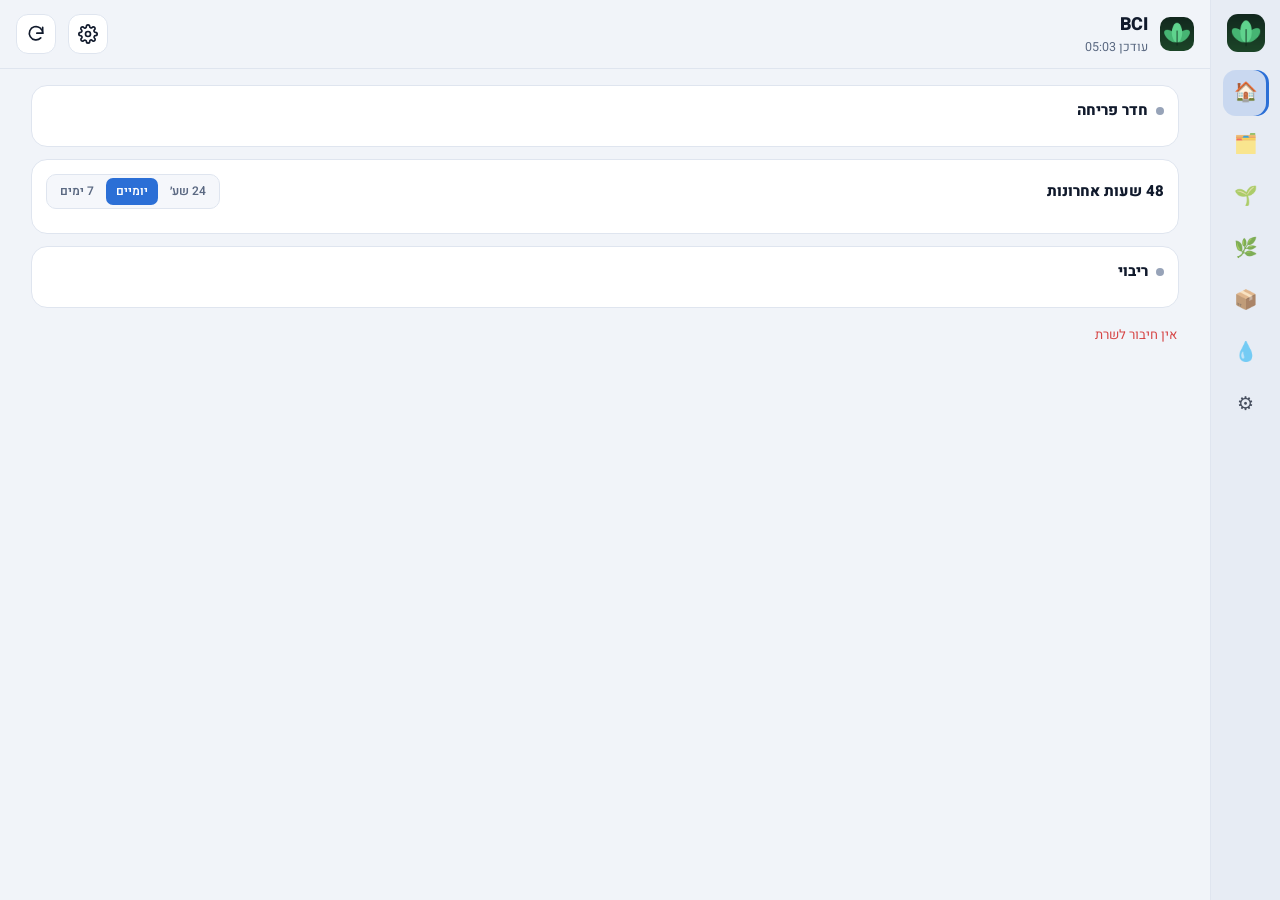
==== commit 4d6f9cb7: "Update index.html" ====
--- a/index.html
+++ b/index.html
@@ -80,11 +80,11 @@
   $('gDot').style.background = st.indexOf('bad') >= 0 ? 'var(--red)' : st.indexOf('warn') >= 0 || !fresh ? 'var(--amber)' : 'var(--green)';
   const eta = P.eta == null ? '' : P.eta === 0 ? 'להשקות עכשיו' : P.eta < 48 ? 'השקיה ~' + hm(P.t + P.eta * 3600000) : '';
   $('gTiles').innerHTML = [
-    ktile('VPD', COL.vpd, fresh ? fmt(a.vpd, 2) : '—', 'kPa', ph ? ph.vpd[0] + '–' + ph.vpd[1] : '', air.map((p) => p.vpd), st[0], fresh ? '' : 'לא מדווח' + (a ? ' · ' + ago(a.t) : '')),
-    ktile('טמפ׳', COL.temp, fresh ? fmt(a.temp, 1) : '—', '°C', ph ? ph.temp[0] + '–' + ph.temp[1] : '', air.map((p) => p.temp), st[1]),
-    ktile('לחות', COL.rh, fresh ? fmt(a.rh) : '—', '%', ph ? ph.rh[0] + '–' + ph.rh[1] : '', air.map((p) => p.rh), st[2]),
-    ktile('ייבוש', COL.w, P.db != null ? fmt(P.db, 1) : '—', '%', dbT[0] + '–' + dbT[1], wp.map((p) => p.db), dbs, eta),
-  ].join('');
+    ktile('VPD', COL.vpd, fresh ? fmt(a.vpd, 2) : '—', 'kPa', ph ? ph.vpd[0] + '–' + ph.vpd[1] : '', air.map((p) => p.vpd), st[0], fresh ? '' : 'לא מדווח' + (a ? ' · ' + ago(a.t) : ''), 'vpd'),
+    ktile('טמפ׳', COL.temp, fresh ? fmt(a.temp, 1) : '—', '°C', ph ? ph.temp[0] + '–' + ph.temp[1] : '', air.map((p) => p.temp), st[1], '', 'temp'),
+    ktile('לחות', COL.rh, fresh ? fmt(a.rh) : '—', '%', ph ? ph.rh[0] + '–' + ph.rh[1] : '', air.map((p) => p.rh), st[2], '', 'rh'),
+    ktile('ייבוש', COL.w, P.db != null ? fmt(P.db, 1) : '—', '%', dbT[0] + '–' + dbT[1], wp.map((p) => p.db), dbs, eta, 'db'),
+  ].join(''); metricTiles($('gTiles'), ph);
   $('cTitle').textContent = h === 24 ? '24 שעות אחרונות' : h === 48 ? '48 שעות אחרונות' : '7 ימים אחרונים';
   const lgHtml = legend(fresh ? a : null, P.w); $('lg').innerHTML = lgHtml;
   multiChart($('big'), { lg: $('lg'), lgHtml, t0, t1, air: P.air, wpts: P.A.pts, ev: P.A.ev, band: ph ? ph.vpd : [0.8, 1.5], height: window.innerWidth >= 900 ? 280 : 190 });
--- a/style.css
+++ b/style.css
@@ -243,3 +243,16 @@
 .phasebar { overflow-x: auto; scrollbar-width: none; } .phasebar::-webkit-scrollbar { display: none; }
 .phasebar div { flex-shrink: 0; } .phasebar div.fl:not(.on):not(.done) { background: color-mix(in srgb, var(--green) 6%, var(--card2)); }
 @media (max-width: 360px) { .tile .v { font-size: calc(21px * var(--fs, 1)); } }
+
+/* the big view of one metric */
+.mx { position: fixed; inset: 0; z-index: 70; background: rgba(0,0,0,.55); display: grid; place-items: end center; }
+.mxb { width: 100%; max-width: 820px; max-height: 94vh; overflow: auto; background: var(--card); border-radius: 18px 18px 0 0; padding: 14px 14px calc(14px + env(safe-area-inset-bottom)); }
+@media (min-width: 700px) { .mx { place-items: center; } .mxb { border-radius: 18px; } }
+.mxh { display: flex; align-items: center; gap: 8px; margin-bottom: 10px; } .mxh b { font-size: calc(17px * var(--fs, 1)); display: flex; align-items: center; gap: 6px; } .mxh small { color: var(--muted); font-weight: 500; }
+.mxv { margin: 10px 2px 4px; font-size: calc(14px * var(--fs, 1)); min-height: 24px; } .mxv b { font-size: calc(24px * var(--fs, 1)); }
+.mxs { display: grid; grid-template-columns: repeat(auto-fit, minmax(80px, 1fr)); gap: 6px; margin: 10px 0; }
+.mxs div { background: var(--card2); border-radius: 10px; padding: 8px; text-align: center; } .mxs small { display: block; color: var(--muted); font-size: calc(11.5px * var(--fs, 1)); } .mxs b { font-size: calc(16px * var(--fs, 1)); }
+.k[data-m]:active { transform: scale(.98); }
+
+.lay-off { display: none !important; }
+.chip.miss { background: color-mix(in srgb, var(--amber) 30%, rgba(0,0,0,.5)) !important; }
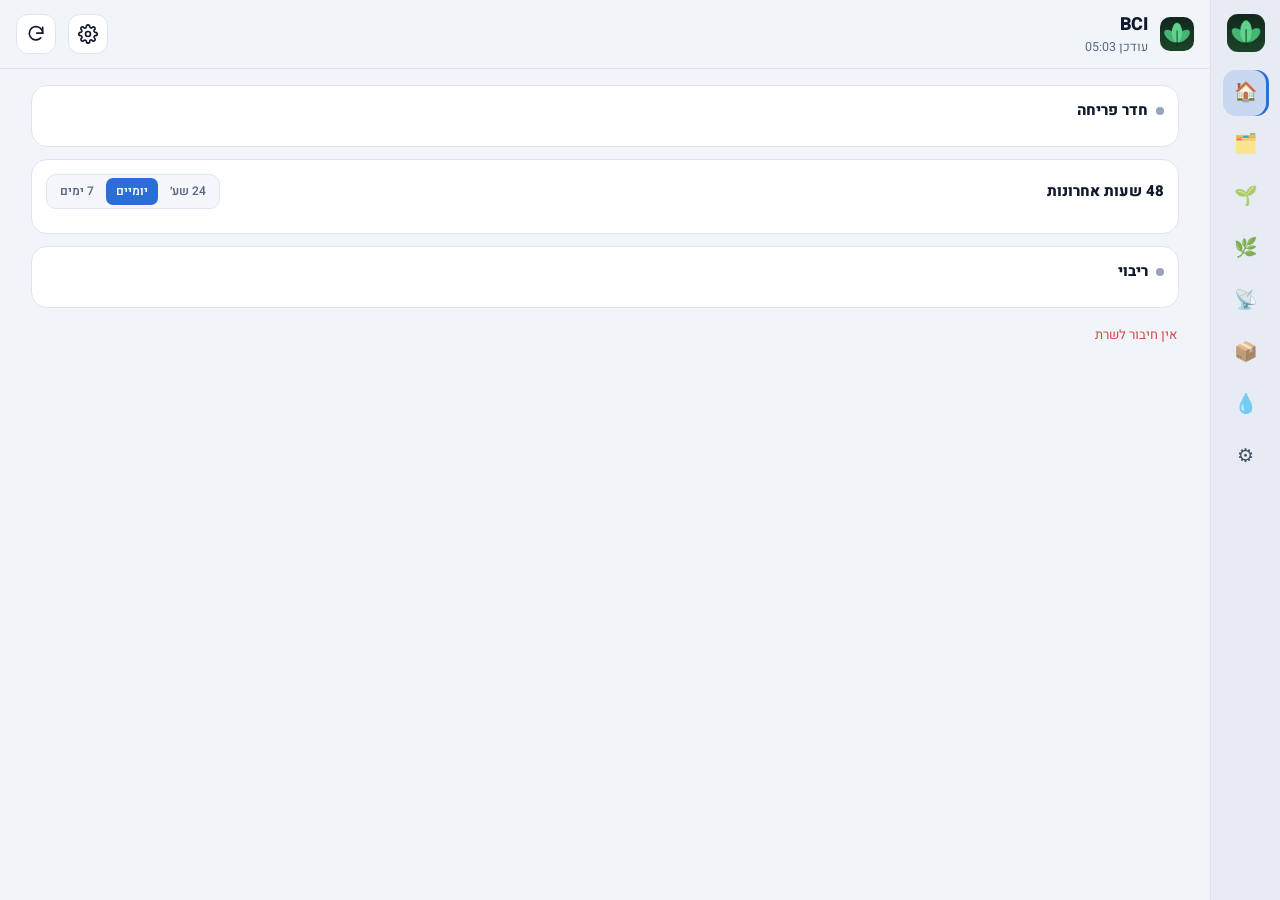
==== commit 0b79aecd: "Update index.html" ====
--- a/index.html
+++ b/index.html
@@ -168,7 +168,7 @@
 $('refresh').onclick = loadAll;
 loadAll();
 let rz, lastW = window.innerWidth; window.addEventListener('resize', () => { if (window.innerWidth === lastW) return; lastW = window.innerWidth; clearTimeout(rz); rz = setTimeout(() => { if (S.grow) renderGrow(S.grow); }, 200); });
-setInterval(() => { if (!document.hidden) loadAll(); }, 5 * 60000);
+liveRefresh(() => !document.hidden, loadAll);   // every minute, and at once when the app comes back to the screen
 </script>
 </body>
 </html>
